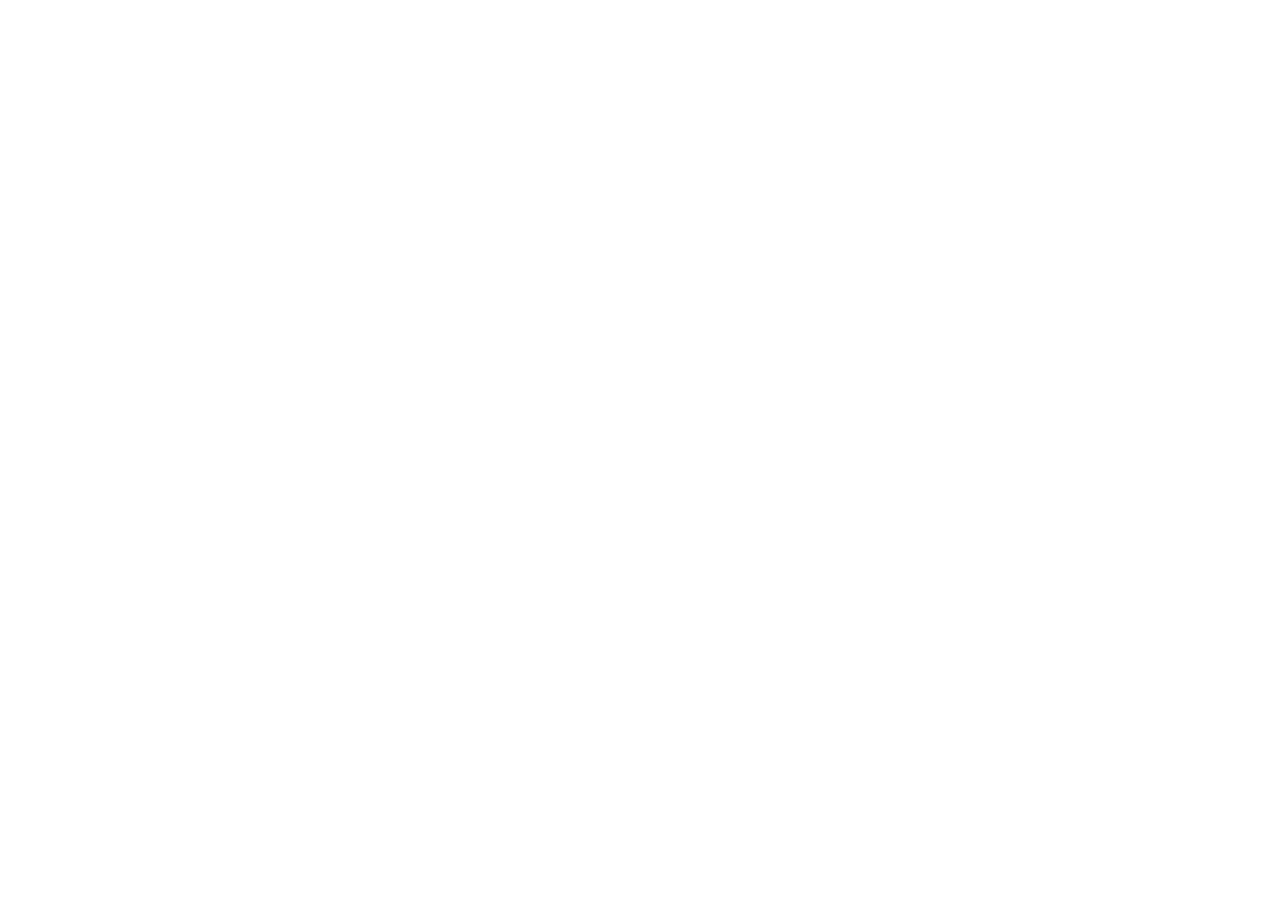
==== index.html @ d2684b2e "Update index.html" ====
<!DOCTYPE html>
<html lang="en">
  <head>
    <meta charset="utf-8" />
    <title>BECERRA ELIJAH 10C F26</title>
    <meta name="viewport" content="width=device-width" />
    <link rel="stylesheet" href="css/styles.css" />
    <link rel="icon" type="image/png" href="/images/favicon.png" />

  </head>
  <body>

    <!-- <script defer src="scripts/lightswitch.js"></script>-->
  </body>
</html>
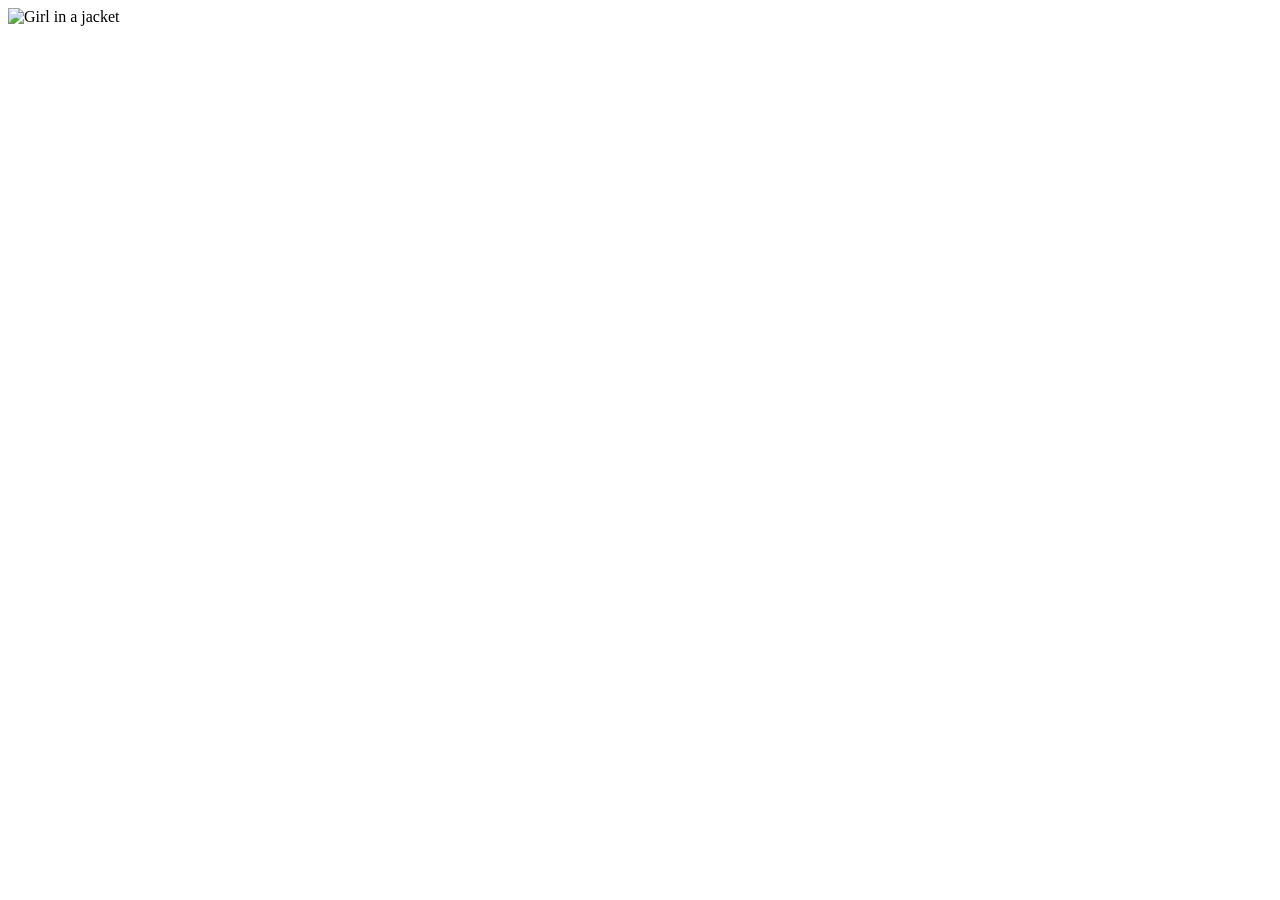
==== commit 81fa5581: "Update index.html" ====
--- a/index.html
+++ b/index.html
@@ -9,7 +9,7 @@
 
   </head>
   <body>
-
+<img src="Demo.pmg" alt="Girl in a jacket" width="500" height="600">
     <!-- <script defer src="scripts/lightswitch.js"></script>-->
   </body>
 </html>
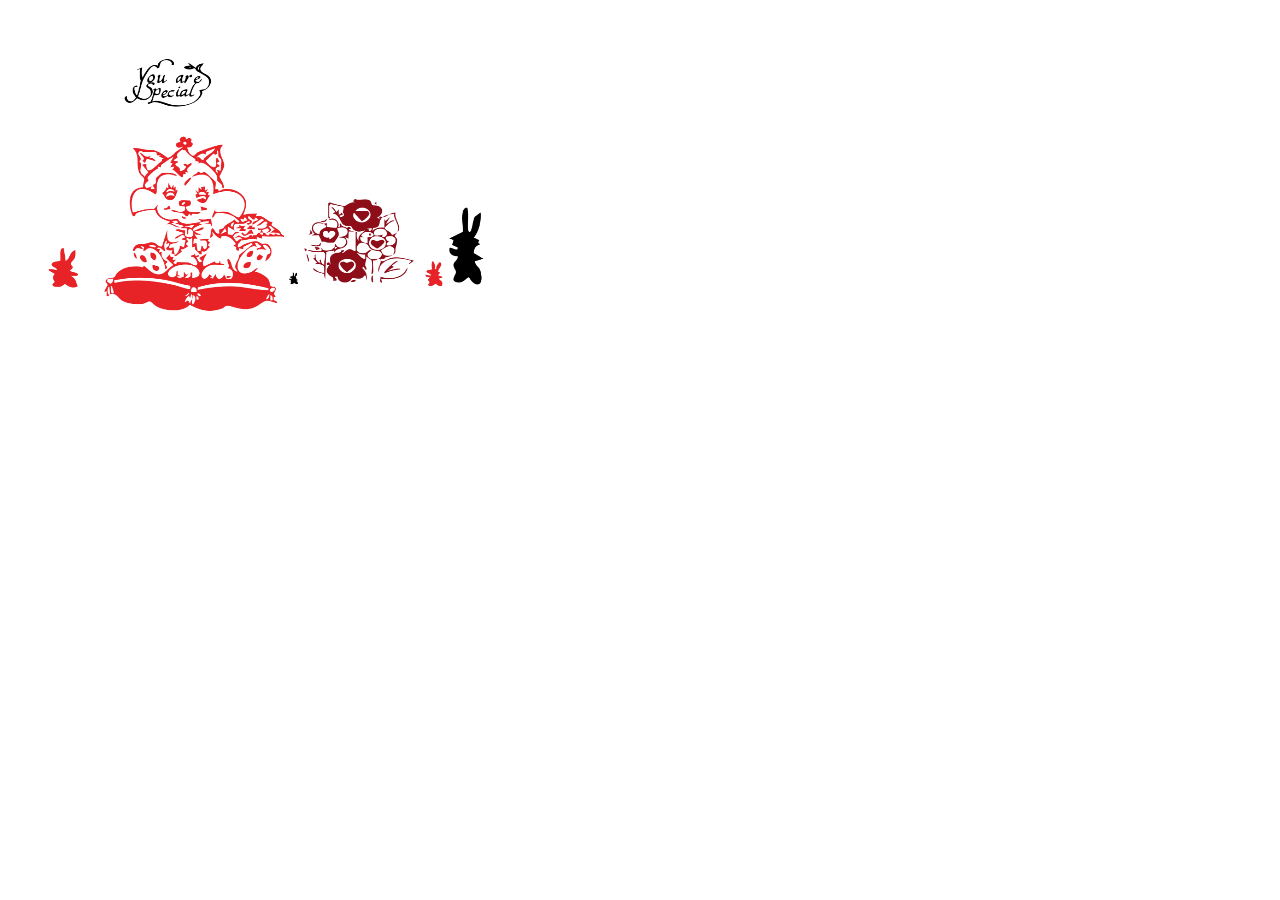
==== commit 369d89bc: "Update index.html" ====
--- a/index.html
+++ b/index.html
@@ -9,7 +9,7 @@
 
   </head>
   <body>
-<img src="Demo.pmg" alt="Girl in a jacket" width="500" height="600">
+<img src="Demo.png" alt="Girl in a jacket" width="500" height="600">
     <!-- <script defer src="scripts/lightswitch.js"></script>-->
   </body>
 </html>
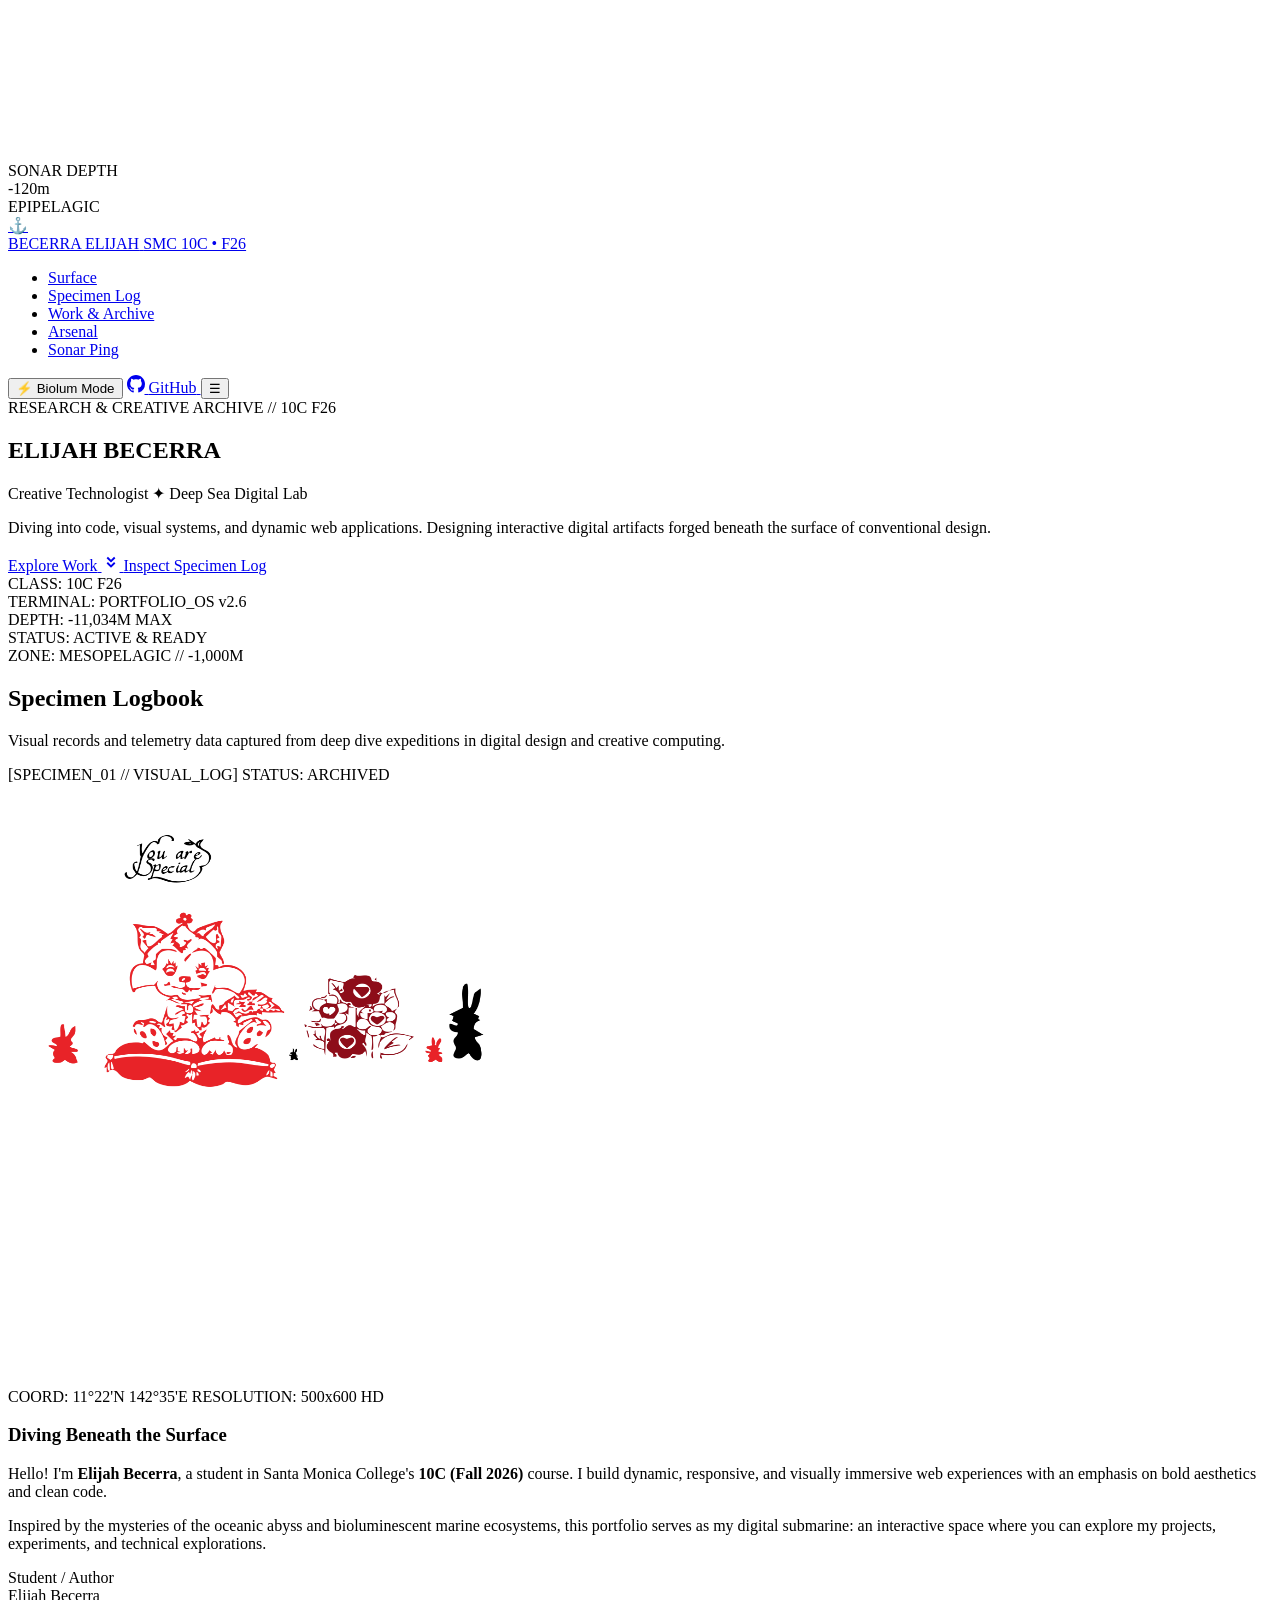
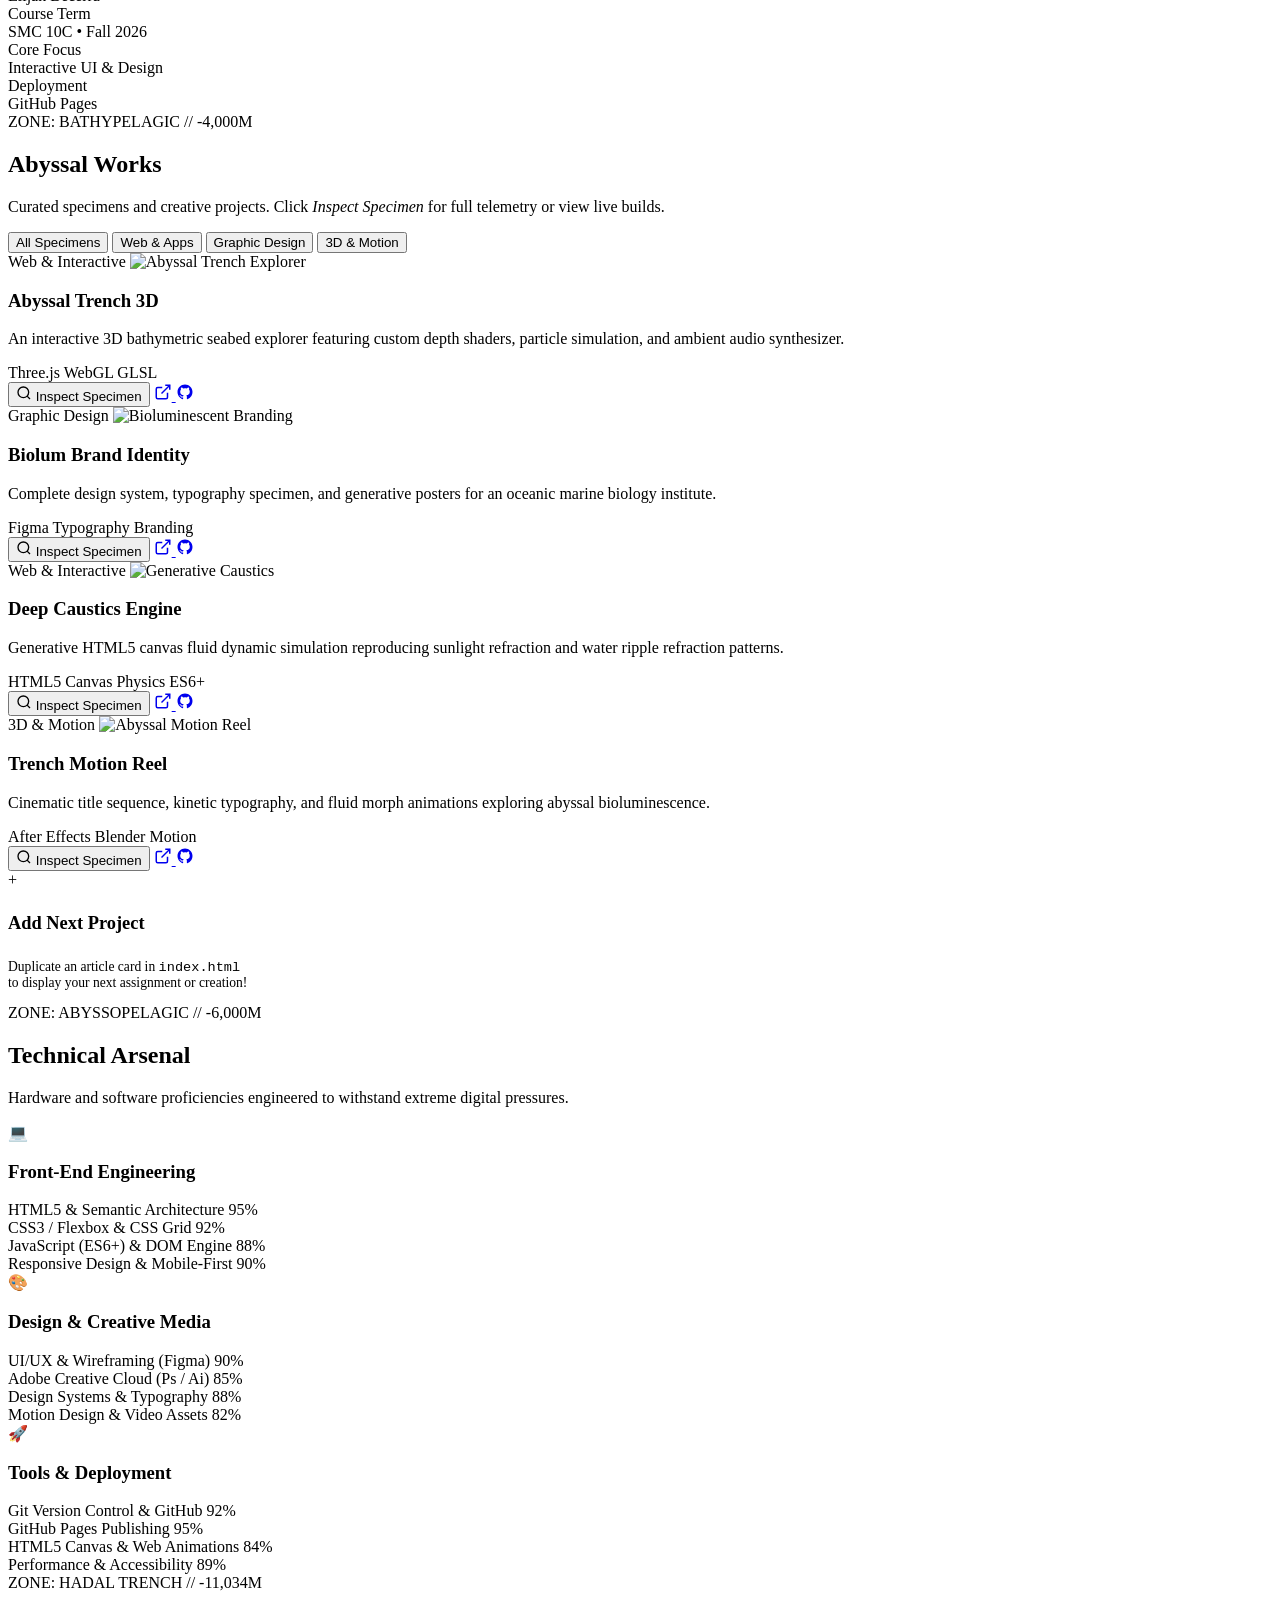
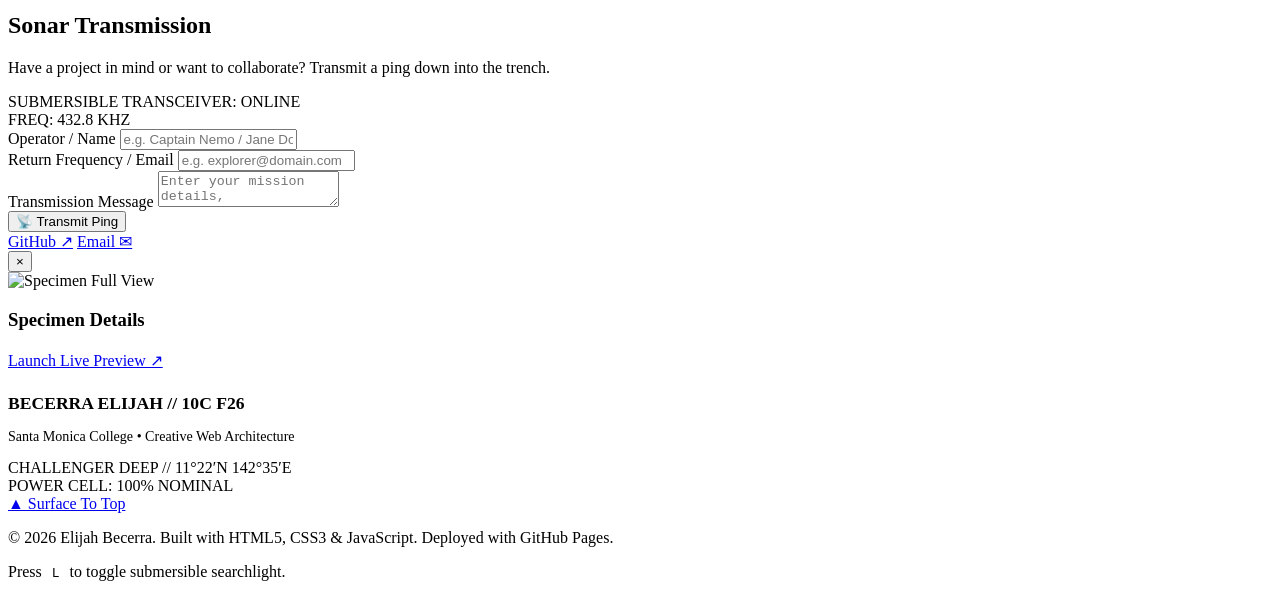
==== commit 46476982: "Update index.html" ====
--- a/index.html
+++ b/index.html
@@ -3,13 +3,620 @@
   <head>
     <meta charset="utf-8" />
     <title>BECERRA ELIJAH 10C F26</title>
-    <meta name="viewport" content="width=device-width" />
+    <meta name="viewport" content="width=device-width, initial-scale=1.0" />
+    <meta name="description" content="Elijah Becerra - Digital Portfolio & Creative Archive | SMC 10C Fall 2026. Exploring deep sea web experiences, design, and creative technology." />
+
+    <!-- Google Typography -->
+    <link rel="preconnect" href="https://fonts.googleapis.com" />
+    <link rel="preconnect" href="https://fonts.gstatic.com" crossorigin />
+    <link href="https://fonts.googleapis.com/css2?family=JetBrains+Mono:wght@400;600;700&family=Space+Grotesk:wght@400;500;700;800&display=swap" rel="stylesheet" />
+
+    <!-- Stylesheets -->
     <link rel="stylesheet" href="css/styles.css" />
-    <link rel="icon" type="image/png" href="/images/favicon.png" />
-
+    <link rel="icon" type="image/png" href="images/favicon.png" />
+
+    <!-- Scripts: Lightswitch & Core Deep Sea Engine -->
+    <script defer src="scripts/lightswitch.js"></script>
+    <script defer src="scripts/main.js"></script>
   </head>
   <body>
-<img src="Demo.png" alt="Girl in a jacket" width="500" height="600">
-    <!-- <script defer src="scripts/lightswitch.js"></script>-->
+    <!-- Fullscreen Marine Snow & Bioluminescent Plankton Canvas -->
+    <canvas id="ocean-canvas"></canvas>
+    <div class="ocean-ambient-glow"></div>
+
+    <!-- Submersible Depth HUD (Floating Telemetry Gauge) -->
+    <aside class="depth-hud" aria-label="Submersible Depth Telemetry">
+      <div class="telemetry-label">
+        <span class="ping-dot"></span> SONAR DEPTH
+      </div>
+      <div class="depth-value" id="depth-counter">-120m</div>
+      <div class="zone-tag" id="zone-tag">EPIPELAGIC</div>
+      <div class="depth-bar-container">
+        <div class="depth-bar-fill" id="depth-fill"></div>
+      </div>
+    </aside>
+
+    <!-- Navigation Bar -->
+    <header class="site-header">
+      <div class="nav-container">
+        <a href="#hero" class="nav-brand">
+          <div class="brand-icon">⚓</div>
+          <div class="brand-text">
+            <span class="brand-title">BECERRA ELIJAH</span>
+            <span class="brand-sub">SMC 10C • F26</span>
+          </div>
+        </a>
+
+        <ul class="nav-links">
+          <li><a href="#hero" class="active">Surface</a></li>
+          <li><a href="#about">Specimen Log</a></li>
+          <li><a href="#projects">Work & Archive</a></li>
+          <li><a href="#skills">Arsenal</a></li>
+          <li><a href="#contact">Sonar Ping</a></li>
+        </ul>
+
+        <div class="nav-controls">
+          <!-- Lightswitch Toggle (Submersible Searchlight vs Bioluminescence) -->
+          <button id="lightswitch-btn" class="btn-lightswitch" type="button" aria-label="Toggle Submersible Light">
+            <span class="light-icon">⚡</span> Biolum Mode
+          </button>
+
+          <!-- GitHub Link -->
+          <a href="https://github.com/becerraelijahsal01-sketch/Becerraeli" target="_blank" rel="noopener noreferrer" class="btn-github" title="Visit GitHub">
+            <svg width="18" height="18" viewBox="0 0 24 24" fill="currentColor">
+              <path d="M12 0C5.37 0 0 5.37 0 12c0 5.31 3.435 9.795 8.205 11.385.6.105.825-.255.825-.57 0-.285-.015-1.23-.015-2.235-3.015.555-3.795-.735-4.035-1.41-.135-.345-.72-1.41-1.23-1.695-.42-.225-1.02-.78-.015-.795.945-.015 1.62.87 1.845 1.23 1.08 1.815 2.805 1.305 3.495.99.105-.78.42-1.305.765-1.605-2.67-.3-5.46-1.335-5.46-5.925 0-1.305.465-2.385 1.23-3.225-.12-.3-.54-1.53.12-3.18 0 0 1.005-.315 3.3 1.23.96-.27 1.98-.405 3-.405s2.04.135 3 .405c2.295-1.56 3.3-1.23 3.3-1.23.66 1.65.24 2.88.12 3.18.765.84 1.23 1.905 1.23 3.225 0 4.605-2.805 5.625-5.475 5.925.435.375.81 1.095.81 2.22 0 1.605-.015 2.895-.015 3.3 0 .315.225.69.825.57A12.02 12.02 0 0024 12c0-6.63-5.37-12-12-12z"/>
+            </svg>
+            <span>GitHub</span>
+          </a>
+
+          <!-- Mobile Hamburger -->
+          <button class="mobile-toggle" aria-label="Toggle Navigation Menu">☰</button>
+        </div>
+      </div>
+    </header>
+
+    <main>
+      <!-- ====================================================================
+           HERO SECTION // Epipelagic Zone (-200m)
+           ==================================================================== -->
+      <section id="hero" class="hero-section">
+        <div class="section-container">
+          <div class="hero-grid">
+            <div class="hero-content">
+              <div class="hero-pretitle">
+                <span class="ping-dot"></span> RESEARCH & CREATIVE ARCHIVE // 10C F26
+              </div>
+              <h1 class="hero-name">ELIJAH BECERRA</h1>
+              <div class="hero-tagline">
+                Creative Technologist ✦ <span class="highlight-term">Deep Sea Digital Lab</span>
+              </div>
+              <p class="hero-description">
+                Diving into code, visual systems, and dynamic web applications. Designing interactive digital artifacts forged beneath the surface of conventional design.
+              </p>
+
+              <div class="hero-actions">
+                <a href="#projects" class="btn-primary">
+                  <span>Explore Work</span>
+                  <svg width="18" height="18" viewBox="0 0 24 24" fill="none" stroke="currentColor" stroke-width="2.5"><path d="M7 13l5 5 5-5M7 6l5 5 5-5"/></svg>
+                </a>
+                <a href="#about" class="btn-secondary">Inspect Specimen Log</a>
+              </div>
+
+              <div class="hero-telemetry-strip">
+                <div>CLASS: <span>10C F26</span></div>
+                <div>TERMINAL: <span>PORTFOLIO_OS v2.6</span></div>
+                <div>DEPTH: <span>-11,034M MAX</span></div>
+                <div>STATUS: <span>ACTIVE & READY</span></div>
+              </div>
+            </div>
+
+            <!-- Sonar Radar Viewport Visual -->
+            <div class="hero-visual">
+              <div class="sonar-viewport">
+                <div class="sonar-sweep"></div>
+                <div class="sonar-ring"></div>
+                <div class="sonar-ring"></div>
+                <div class="sonar-ring"></div>
+                <div class="sonar-crosshair"></div>
+                <div class="sonar-center-orb"></div>
+                <div class="sonar-blip blip-1"></div>
+                <div class="sonar-blip blip-2"></div>
+              </div>
+            </div>
+          </div>
+        </div>
+      </section>
+
+      <!-- ====================================================================
+           ABOUT & SPECIMEN LOG // Mesopelagic Twilight Zone (-1,000m)
+           Incorporates Elijah's Demo.png and demographics
+           ==================================================================== -->
+      <section id="about" class="about-section">
+        <div class="section-container">
+          <div class="section-header">
+            <div class="depth-badge">ZONE: MESOPELAGIC // -1,000M</div>
+            <h2 class="section-title">Specimen <span class="glow-text">Logbook</span></h2>
+            <p class="section-desc">
+              Visual records and telemetry data captured from deep dive expeditions in digital design and creative computing.
+            </p>
+          </div>
+
+          <div class="about-grid">
+            <!-- Left: Submersible Viewport Frame for Demo.png -->
+            <div class="submersible-frame">
+              <div class="frame-top-bar">
+                <span>[SPECIMEN_01 // VISUAL_LOG]</span>
+                <span>STATUS: ARCHIVED</span>
+              </div>
+
+              <div class="specimen-image-wrapper">
+                <!-- User's Image Requirement: Demo.png (500x600) with fallback -->
+                <img
+                  src="Demo.png"
+                  alt="Girl in a jacket"
+                  width="500"
+                  height="600"
+                  class="specimen-img"
+                  loading="lazy"
+                />
+                <!-- CRT Scanlines & Laser Sweep Animation -->
+                <div class="scanline-overlay"></div>
+                <div class="scanner-laser"></div>
+              </div>
+
+              <div class="frame-bottom-bar">
+                <span>COORD: 11°22'N 142°35'E</span>
+                <span>RESOLUTION: 500x600 HD</span>
+              </div>
+            </div>
+
+            <!-- Right: About Elijah & Demographics -->
+            <div class="about-text">
+              <h3>Diving Beneath the Surface</h3>
+              <p>
+                Hello! I'm <strong>Elijah Becerra</strong>, a student in Santa Monica College's <strong>10C (Fall 2026)</strong> course. I build dynamic, responsive, and visually immersive web experiences with an emphasis on bold aesthetics and clean code.
+              </p>
+              <p>
+                Inspired by the mysteries of the oceanic abyss and bioluminescent marine ecosystems, this portfolio serves as my digital submarine: an interactive space where you can explore my projects, experiments, and technical explorations.
+              </p>
+
+              <!-- Demographics & Course Stats -->
+              <div class="demographics-grid">
+                <div class="stat-card">
+                  <div class="stat-label">Student / Author</div>
+                  <div class="stat-value">Elijah Becerra</div>
+                </div>
+                <div class="stat-card">
+                  <div class="stat-label">Course Term</div>
+                  <div class="stat-value">SMC 10C • Fall 2026</div>
+                </div>
+                <div class="stat-card">
+                  <div class="stat-label">Core Focus</div>
+                  <div class="stat-value">Interactive UI & Design</div>
+                </div>
+                <div class="stat-card">
+                  <div class="stat-label">Deployment</div>
+                  <div class="stat-value">GitHub Pages</div>
+                </div>
+              </div>
+            </div>
+          </div>
+        </div>
+      </section>
+
+      <!-- ====================================================================
+           PROJECTS SHOWCASE // Bathypelagic Midnight Zone (-4,000m)
+           ==================================================================== -->
+      <section id="projects" class="projects-section">
+        <div class="section-container">
+          <div class="section-header">
+            <div class="depth-badge">ZONE: BATHYPELAGIC // -4,000M</div>
+            <h2 class="section-title">Abyssal <span class="glow-text">Works</span></h2>
+            <p class="section-desc">
+              Curated specimens and creative projects. Click <em>Inspect Specimen</em> for full telemetry or view live builds.
+            </p>
+          </div>
+
+          <!-- Category Filters -->
+          <div class="filter-tabs">
+            <button class="filter-btn active" data-filter="all">All Specimens</button>
+            <button class="filter-btn" data-filter="web">Web & Apps</button>
+            <button class="filter-btn" data-filter="design">Graphic Design</button>
+            <button class="filter-btn" data-filter="motion">3D & Motion</button>
+          </div>
+
+          <!-- Projects Grid -->
+          <div class="projects-grid">
+            <!-- Project 1: WebGL Ocean Terrain -->
+            <article class="project-card" data-category="web">
+              <div class="project-thumb-container">
+                <span class="project-category-badge">Web & Interactive</span>
+                <img src="images/project-1.png" alt="Abyssal Trench Explorer" class="project-thumb" loading="lazy" />
+              </div>
+              <div class="project-body">
+                <h3 class="project-title">Abyssal Trench 3D</h3>
+                <p class="project-desc">
+                  An interactive 3D bathymetric seabed explorer featuring custom depth shaders, particle simulation, and ambient audio synthesizer.
+                </p>
+                <div class="project-tags">
+                  <span class="project-tag">Three.js</span>
+                  <span class="project-tag">WebGL</span>
+                  <span class="project-tag">GLSL</span>
+                </div>
+                <div class="project-actions">
+                  <button class="btn-inspect" type="button">
+                    <svg width="16" height="16" viewBox="0 0 24 24" fill="none" stroke="currentColor" stroke-width="2"><circle cx="11" cy="11" r="8"/><path d="m21 21-4.35-4.35"/></svg>
+                    <span>Inspect Specimen</span>
+                  </button>
+                  <a href="#projects" class="btn-link-icon" title="Live Demo" aria-label="Live Demo">
+                    <svg width="18" height="18" viewBox="0 0 24 24" fill="none" stroke="currentColor" stroke-width="2"><path d="M18 13v6a2 2 0 0 1-2 2H5a2 2 0 0 1-2-2V8a2 2 0 0 1 2-2h6"/><polyline points="15 3 21 3 21 9"/><line x1="10" y1="14" x2="21" y2="3"/></svg>
+                  </a>
+                  <a href="https://github.com/becerraelijahsal01-sketch/Becerraeli" target="_blank" rel="noopener noreferrer" class="btn-link-icon" title="View Source" aria-label="View Source">
+                    <svg width="18" height="18" viewBox="0 0 24 24" fill="currentColor"><path d="M12 2C6.477 2 2 6.484 2 12.017c0 4.425 2.865 8.18 6.839 9.504.5.092.682-.217.682-.483 0-.237-.008-.868-.013-1.703-2.782.605-3.369-1.343-3.369-1.343-.454-1.158-1.11-1.466-1.11-1.466-.908-.62.069-.608.069-.608 1.003.07 1.53 1.032 1.53 1.032.892 1.53 2.341 1.088 2.91.832.092-.647.35-1.088.636-1.338-2.22-.253-4.555-1.113-4.555-4.951 0-1.093.39-1.988 1.029-2.688-.103-.253-.446-1.272.098-2.65 0 0 .84-.27 2.75 1.026A9.564 9.564 0 0112 6.844c.85.004 1.705.115 2.504.337 1.909-1.296 2.747-1.027 2.747-1.027.546 1.379.202 2.398.1 2.651.64.7 1.028 1.595 1.028 2.688 0 3.848-2.339 4.695-4.566 4.943.359.309.678.92.678 1.855 0 1.338-.012 2.419-.012 2.747 0 .268.18.58.688.482A10.019 10.019 0 0022 12.017C22 6.484 17.522 2 12 2z"/></svg>
+                  </a>
+                </div>
+              </div>
+            </article>
+
+            <!-- Project 2: Bioluminescent Brand Identity -->
+            <article class="project-card" data-category="design">
+              <div class="project-thumb-container">
+                <span class="project-category-badge">Graphic Design</span>
+                <img src="images/project-2.png" alt="Bioluminescent Branding" class="project-thumb" loading="lazy" />
+              </div>
+              <div class="project-body">
+                <h3 class="project-title">Biolum Brand Identity</h3>
+                <p class="project-desc">
+                  Complete design system, typography specimen, and generative posters for an oceanic marine biology institute.
+                </p>
+                <div class="project-tags">
+                  <span class="project-tag">Figma</span>
+                  <span class="project-tag">Typography</span>
+                  <span class="project-tag">Branding</span>
+                </div>
+                <div class="project-actions">
+                  <button class="btn-inspect" type="button">
+                    <svg width="16" height="16" viewBox="0 0 24 24" fill="none" stroke="currentColor" stroke-width="2"><circle cx="11" cy="11" r="8"/><path d="m21 21-4.35-4.35"/></svg>
+                    <span>Inspect Specimen</span>
+                  </button>
+                  <a href="#projects" class="btn-link-icon" title="Live Demo" aria-label="Live Demo">
+                    <svg width="18" height="18" viewBox="0 0 24 24" fill="none" stroke="currentColor" stroke-width="2"><path d="M18 13v6a2 2 0 0 1-2 2H5a2 2 0 0 1-2-2V8a2 2 0 0 1 2-2h6"/><polyline points="15 3 21 3 21 9"/><line x1="10" y1="14" x2="21" y2="3"/></svg>
+                  </a>
+                  <a href="https://github.com/becerraelijahsal01-sketch/Becerraeli" target="_blank" rel="noopener noreferrer" class="btn-link-icon" title="View Source" aria-label="View Source">
+                    <svg width="18" height="18" viewBox="0 0 24 24" fill="currentColor"><path d="M12 2C6.477 2 2 6.484 2 12.017c0 4.425 2.865 8.18 6.839 9.504.5.092.682-.217.682-.483 0-.237-.008-.868-.013-1.703-2.782.605-3.369-1.343-3.369-1.343-.454-1.158-1.11-1.466-1.11-1.466-.908-.62.069-.608.069-.608 1.003.07 1.53 1.032 1.53 1.032.892 1.53 2.341 1.088 2.91.832.092-.647.35-1.088.636-1.338-2.22-.253-4.555-1.113-4.555-4.951 0-1.093.39-1.988 1.029-2.688-.103-.253-.446-1.272.098-2.65 0 0 .84-.27 2.75 1.026A9.564 9.564 0 0112 6.844c.85.004 1.705.115 2.504.337 1.909-1.296 2.747-1.027 2.747-1.027.546 1.379.202 2.398.1 2.651.64.7 1.028 1.595 1.028 2.688 0 3.848-2.339 4.695-4.566 4.943.359.309.678.92.678 1.855 0 1.338-.012 2.419-.012 2.747 0 .268.18.58.688.482A10.019 10.019 0 0022 12.017C22 6.484 17.522 2 12 2z"/></svg>
+                  </a>
+                </div>
+              </div>
+            </article>
+
+            <!-- Project 3: Deep Caustics Engine -->
+            <article class="project-card" data-category="web">
+              <div class="project-thumb-container">
+                <span class="project-category-badge">Web & Interactive</span>
+                <img src="images/project-3.png" alt="Generative Caustics" class="project-thumb" loading="lazy" />
+              </div>
+              <div class="project-body">
+                <h3 class="project-title">Deep Caustics Engine</h3>
+                <p class="project-desc">
+                  Generative HTML5 canvas fluid dynamic simulation reproducing sunlight refraction and water ripple refraction patterns.
+                </p>
+                <div class="project-tags">
+                  <span class="project-tag">HTML5 Canvas</span>
+                  <span class="project-tag">Physics</span>
+                  <span class="project-tag">ES6+</span>
+                </div>
+                <div class="project-actions">
+                  <button class="btn-inspect" type="button">
+                    <svg width="16" height="16" viewBox="0 0 24 24" fill="none" stroke="currentColor" stroke-width="2"><circle cx="11" cy="11" r="8"/><path d="m21 21-4.35-4.35"/></svg>
+                    <span>Inspect Specimen</span>
+                  </button>
+                  <a href="#projects" class="btn-link-icon" title="Live Demo" aria-label="Live Demo">
+                    <svg width="18" height="18" viewBox="0 0 24 24" fill="none" stroke="currentColor" stroke-width="2"><path d="M18 13v6a2 2 0 0 1-2 2H5a2 2 0 0 1-2-2V8a2 2 0 0 1 2-2h6"/><polyline points="15 3 21 3 21 9"/><line x1="10" y1="14" x2="21" y2="3"/></svg>
+                  </a>
+                  <a href="https://github.com/becerraelijahsal01-sketch/Becerraeli" target="_blank" rel="noopener noreferrer" class="btn-link-icon" title="View Source" aria-label="View Source">
+                    <svg width="18" height="18" viewBox="0 0 24 24" fill="currentColor"><path d="M12 2C6.477 2 2 6.484 2 12.017c0 4.425 2.865 8.18 6.839 9.504.5.092.682-.217.682-.483 0-.237-.008-.868-.013-1.703-2.782.605-3.369-1.343-3.369-1.343-.454-1.158-1.11-1.466-1.11-1.466-.908-.62.069-.608.069-.608 1.003.07 1.53 1.032 1.53 1.032.892 1.53 2.341 1.088 2.91.832.092-.647.35-1.088.636-1.338-2.22-.253-4.555-1.113-4.555-4.951 0-1.093.39-1.988 1.029-2.688-.103-.253-.446-1.272.098-2.65 0 0 .84-.27 2.75 1.026A9.564 9.564 0 0112 6.844c.85.004 1.705.115 2.504.337 1.909-1.296 2.747-1.027 2.747-1.027.546 1.379.202 2.398.1 2.651.64.7 1.028 1.595 1.028 2.688 0 3.848-2.339 4.695-4.566 4.943.359.309.678.92.678 1.855 0 1.338-.012 2.419-.012 2.747 0 .268.18.58.688.482A10.019 10.019 0 0022 12.017C22 6.484 17.522 2 12 2z"/></svg>
+                  </a>
+                </div>
+              </div>
+            </article>
+
+            <!-- Project 4: Motion Graphics Reel -->
+            <article class="project-card" data-category="motion">
+              <div class="project-thumb-container">
+                <span class="project-category-badge">3D & Motion</span>
+                <img src="images/project-4.png" alt="Abyssal Motion Reel" class="project-thumb" loading="lazy" />
+              </div>
+              <div class="project-body">
+                <h3 class="project-title">Trench Motion Reel</h3>
+                <p class="project-desc">
+                  Cinematic title sequence, kinetic typography, and fluid morph animations exploring abyssal bioluminescence.
+                </p>
+                <div class="project-tags">
+                  <span class="project-tag">After Effects</span>
+                  <span class="project-tag">Blender</span>
+                  <span class="project-tag">Motion</span>
+                </div>
+                <div class="project-actions">
+                  <button class="btn-inspect" type="button">
+                    <svg width="16" height="16" viewBox="0 0 24 24" fill="none" stroke="currentColor" stroke-width="2"><circle cx="11" cy="11" r="8"/><path d="m21 21-4.35-4.35"/></svg>
+                    <span>Inspect Specimen</span>
+                  </button>
+                  <a href="#projects" class="btn-link-icon" title="Live Demo" aria-label="Live Demo">
+                    <svg width="18" height="18" viewBox="0 0 24 24" fill="none" stroke="currentColor" stroke-width="2"><path d="M18 13v6a2 2 0 0 1-2 2H5a2 2 0 0 1-2-2V8a2 2 0 0 1 2-2h6"/><polyline points="15 3 21 3 21 9"/><line x1="10" y1="14" x2="21" y2="3"/></svg>
+                  </a>
+                  <a href="https://github.com/becerraelijahsal01-sketch/Becerraeli" target="_blank" rel="noopener noreferrer" class="btn-link-icon" title="View Source" aria-label="View Source">
+                    <svg width="18" height="18" viewBox="0 0 24 24" fill="currentColor"><path d="M12 2C6.477 2 2 6.484 2 12.017c0 4.425 2.865 8.18 6.839 9.504.5.092.682-.217.682-.483 0-.237-.008-.868-.013-1.703-2.782.605-3.369-1.343-3.369-1.343-.454-1.158-1.11-1.466-1.11-1.466-.908-.62.069-.608.069-.608 1.003.07 1.53 1.032 1.53 1.032.892 1.53 2.341 1.088 2.91.832.092-.647.35-1.088.636-1.338-2.22-.253-4.555-1.113-4.555-4.951 0-1.093.39-1.988 1.029-2.688-.103-.253-.446-1.272.098-2.65 0 0 .84-.27 2.75 1.026A9.564 9.564 0 0112 6.844c.85.004 1.705.115 2.504.337 1.909-1.296 2.747-1.027 2.747-1.027.546 1.379.202 2.398.1 2.651.64.7 1.028 1.595 1.028 2.688 0 3.848-2.339 4.695-4.566 4.943.359.309.678.92.678 1.855 0 1.338-.012 2.419-.012 2.747 0 .268.18.58.688.482A10.019 10.019 0 0022 12.017C22 6.484 17.522 2 12 2z"/></svg>
+                  </a>
+                </div>
+              </div>
+            </article>
+
+            <!-- Card 5: Student "Add Your Project" Slot -->
+            <div class="project-card add-card" onclick="alert('To add a new project, simply copy an <article class=\'project-card\'> block inside index.html and update the image, title, and links!')">
+              <div class="add-card-content">
+                <div class="add-icon-box">+</div>
+                <h4 style="font-size: 1.15rem; color: var(--bio-cyan);">Add Next Project</h4>
+                <p style="font-size: 0.85rem; color: var(--text-muted); max-width: 240px;">
+                  Duplicate an article card in <code>index.html</code> to display your next assignment or creation!
+                </p>
+              </div>
+            </div>
+          </div>
+        </div>
+      </section>
+
+      <!-- ====================================================================
+           SKILLS & ARSENAL // Abyssopelagic Zone (-6,000m)
+           ==================================================================== -->
+      <section id="skills" class="skills-section">
+        <div class="section-container">
+          <div class="section-header">
+            <div class="depth-badge">ZONE: ABYSSOPELAGIC // -6,000M</div>
+            <h2 class="section-title">Technical <span class="glow-text">Arsenal</span></h2>
+            <p class="section-desc">
+              Hardware and software proficiencies engineered to withstand extreme digital pressures.
+            </p>
+          </div>
+
+          <div class="skills-grid">
+            <!-- Web Technologies -->
+            <div class="glass-panel skill-category">
+              <div class="category-header">
+                <span class="category-icon">💻</span>
+                <h3 class="category-title">Front-End Engineering</h3>
+              </div>
+              <div class="skill-item-list">
+                <div class="skill-row">
+                  <div class="skill-info">
+                    <span class="skill-name">HTML5 & Semantic Architecture</span>
+                    <span class="skill-rating">95%</span>
+                  </div>
+                  <div class="skill-progress-bar">
+                    <div class="skill-progress-fill" style="width: 95%;"></div>
+                  </div>
+                </div>
+                <div class="skill-row">
+                  <div class="skill-info">
+                    <span class="skill-name">CSS3 / Flexbox & CSS Grid</span>
+                    <span class="skill-rating">92%</span>
+                  </div>
+                  <div class="skill-progress-bar">
+                    <div class="skill-progress-fill" style="width: 92%;"></div>
+                  </div>
+                </div>
+                <div class="skill-row">
+                  <div class="skill-info">
+                    <span class="skill-name">JavaScript (ES6+) & DOM Engine</span>
+                    <span class="skill-rating">88%</span>
+                  </div>
+                  <div class="skill-progress-bar">
+                    <div class="skill-progress-fill" style="width: 88%;"></div>
+                  </div>
+                </div>
+                <div class="skill-row">
+                  <div class="skill-info">
+                    <span class="skill-name">Responsive Design & Mobile-First</span>
+                    <span class="skill-rating">90%</span>
+                  </div>
+                  <div class="skill-progress-bar">
+                    <div class="skill-progress-fill" style="width: 90%;"></div>
+                  </div>
+                </div>
+              </div>
+            </div>
+
+            <!-- Design & Creative -->
+            <div class="glass-panel skill-category">
+              <div class="category-header">
+                <span class="category-icon">🎨</span>
+                <h3 class="category-title">Design & Creative Media</h3>
+              </div>
+              <div class="skill-item-list">
+                <div class="skill-row">
+                  <div class="skill-info">
+                    <span class="skill-name">UI/UX & Wireframing (Figma)</span>
+                    <span class="skill-rating">90%</span>
+                  </div>
+                  <div class="skill-progress-bar">
+                    <div class="skill-progress-fill" style="width: 90%;"></div>
+                  </div>
+                </div>
+                <div class="skill-row">
+                  <div class="skill-info">
+                    <span class="skill-name">Adobe Creative Cloud (Ps / Ai)</span>
+                    <span class="skill-rating">85%</span>
+                  </div>
+                  <div class="skill-progress-bar">
+                    <div class="skill-progress-fill" style="width: 85%;"></div>
+                  </div>
+                </div>
+                <div class="skill-row">
+                  <div class="skill-info">
+                    <span class="skill-name">Design Systems & Typography</span>
+                    <span class="skill-rating">88%</span>
+                  </div>
+                  <div class="skill-progress-bar">
+                    <div class="skill-progress-fill" style="width: 88%;"></div>
+                  </div>
+                </div>
+                <div class="skill-row">
+                  <div class="skill-info">
+                    <span class="skill-name">Motion Design & Video Assets</span>
+                    <span class="skill-rating">82%</span>
+                  </div>
+                  <div class="skill-progress-bar">
+                    <div class="skill-progress-fill" style="width: 82%;"></div>
+                  </div>
+                </div>
+              </div>
+            </div>
+
+            <!-- Workflow & Deployment -->
+            <div class="glass-panel skill-category">
+              <div class="category-header">
+                <span class="category-icon">🚀</span>
+                <h3 class="category-title">Tools & Deployment</h3>
+              </div>
+              <div class="skill-item-list">
+                <div class="skill-row">
+                  <div class="skill-info">
+                    <span class="skill-name">Git Version Control & GitHub</span>
+                    <span class="skill-rating">92%</span>
+                  </div>
+                  <div class="skill-progress-bar">
+                    <div class="skill-progress-fill" style="width: 92%;"></div>
+                  </div>
+                </div>
+                <div class="skill-row">
+                  <div class="skill-info">
+                    <span class="skill-name">GitHub Pages Publishing</span>
+                    <span class="skill-rating">95%</span>
+                  </div>
+                  <div class="skill-progress-bar">
+                    <div class="skill-progress-fill" style="width: 95%;"></div>
+                  </div>
+                </div>
+                <div class="skill-row">
+                  <div class="skill-info">
+                    <span class="skill-name">HTML5 Canvas & Web Animations</span>
+                    <span class="skill-rating">84%</span>
+                  </div>
+                  <div class="skill-progress-bar">
+                    <div class="skill-progress-fill" style="width: 84%;"></div>
+                  </div>
+                </div>
+                <div class="skill-row">
+                  <div class="skill-info">
+                    <span class="skill-name">Performance & Accessibility</span>
+                    <span class="skill-rating">89%</span>
+                  </div>
+                  <div class="skill-progress-bar">
+                    <div class="skill-progress-fill" style="width: 89%;"></div>
+                  </div>
+                </div>
+              </div>
+            </div>
+          </div>
+        </div>
+      </section>
+
+      <!-- ====================================================================
+           CONTACT / TRANSMISSION // Hadal Trench (-11,034m Challenger Deep)
+           ==================================================================== -->
+      <section id="contact" class="contact-section">
+        <div class="section-container">
+          <div class="section-header">
+            <div class="depth-badge">ZONE: HADAL TRENCH // -11,034M</div>
+            <h2 class="section-title">Sonar <span class="glow-text">Transmission</span></h2>
+            <p class="section-desc">
+              Have a project in mind or want to collaborate? Transmit a ping down into the trench.
+            </p>
+          </div>
+
+          <div class="contact-container">
+            <div class="glass-panel console-card">
+              <div class="console-top">
+                <div class="sonar-status-light">
+                  <span class="ping-dot"></span>
+                  <span>SUBMERSIBLE TRANSCEIVER: ONLINE</span>
+                </div>
+                <span>FREQ: 432.8 KHZ</span>
+              </div>
+
+              <form id="sonar-form" class="contact-form">
+                <div class="form-group">
+                  <label for="contact-name" class="form-label">Operator / Name</label>
+                  <input type="text" id="contact-name" class="form-input" placeholder="e.g. Captain Nemo / Jane Doe" required />
+                </div>
+
+                <div class="form-group">
+                  <label for="contact-email" class="form-label">Return Frequency / Email</label>
+                  <input type="email" id="contact-email" class="form-input" placeholder="e.g. explorer@domain.com" required />
+                </div>
+
+                <div class="form-group">
+                  <label for="contact-message" class="form-label">Transmission Message</label>
+                  <textarea id="contact-message" class="form-textarea" placeholder="Enter your mission details, collaboration offer, or feedback..." required></textarea>
+                </div>
+
+                <div class="form-submit-row">
+                  <button type="submit" class="btn-primary">
+                    <span>📡 Transmit Ping</span>
+                  </button>
+                  <div class="transmission-feedback"></div>
+
+                  <div class="social-links">
+                    <a href="https://github.com/becerraelijahsal01-sketch/Becerraeli" target="_blank" rel="noopener noreferrer" class="social-link">GitHub ↗</a>
+                    <a href="mailto:elijah@example.com" class="social-link">Email ✉</a>
+                  </div>
+                </div>
+              </form>
+            </div>
+          </div>
+        </div>
+      </section>
+    </main>
+
+    <!-- ====================================================================
+         SPECIMEN LIGHTBOX MODAL
+         ==================================================================== -->
+    <div id="specimen-modal" class="specimen-modal" role="dialog" aria-modal="true" aria-labelledby="modal-title">
+      <div class="modal-card">
+        <button class="modal-close-btn" aria-label="Close Modal">&times;</button>
+        <div class="modal-img-container">
+          <img src="" alt="Specimen Full View" class="modal-img" />
+        </div>
+        <h3 id="modal-title" class="modal-title">Specimen Details</h3>
+        <p class="modal-desc"></p>
+        <div class="modal-tags project-tags"></div>
+        <div style="margin-top: 20px;">
+          <a href="#" class="btn-primary modal-link-btn" target="_blank" rel="noopener noreferrer">Launch Live Preview ↗</a>
+        </div>
+      </div>
+    </div>
+
+    <!-- ====================================================================
+         FOOTER // Oceanic Telemetry
+         ==================================================================== -->
+    <footer class="site-footer">
+      <div class="footer-content">
+        <div>
+          <h4 style="color: var(--text-main); font-size: 1.1rem; margin-bottom: 6px;">BECERRA ELIJAH // 10C F26</h4>
+          <p style="color: var(--text-muted); font-size: 0.88rem;">Santa Monica College • Creative Web Architecture</p>
+        </div>
+        <div class="footer-telemetry">
+          <div>CHALLENGER DEEP // 11°22′N 142°35′E</div>
+          <div>POWER CELL: 100% NOMINAL</div>
+        </div>
+        <a href="#hero" class="back-to-surface-btn">
+          <span>▲ Surface To Top</span>
+        </a>
+      </div>
+
+      <div class="footer-bottom">
+        <p>&copy; 2026 Elijah Becerra. Built with HTML5, CSS3 & JavaScript. Deployed with GitHub Pages.</p>
+        <p>Press <kbd style="background: rgba(255,255,255,0.1); padding: 2px 6px; border-radius: 4px; font-family: monospace;">L</kbd> to toggle submersible searchlight.</p>
+      </div>
+    </footer>
   </body>
 </html>
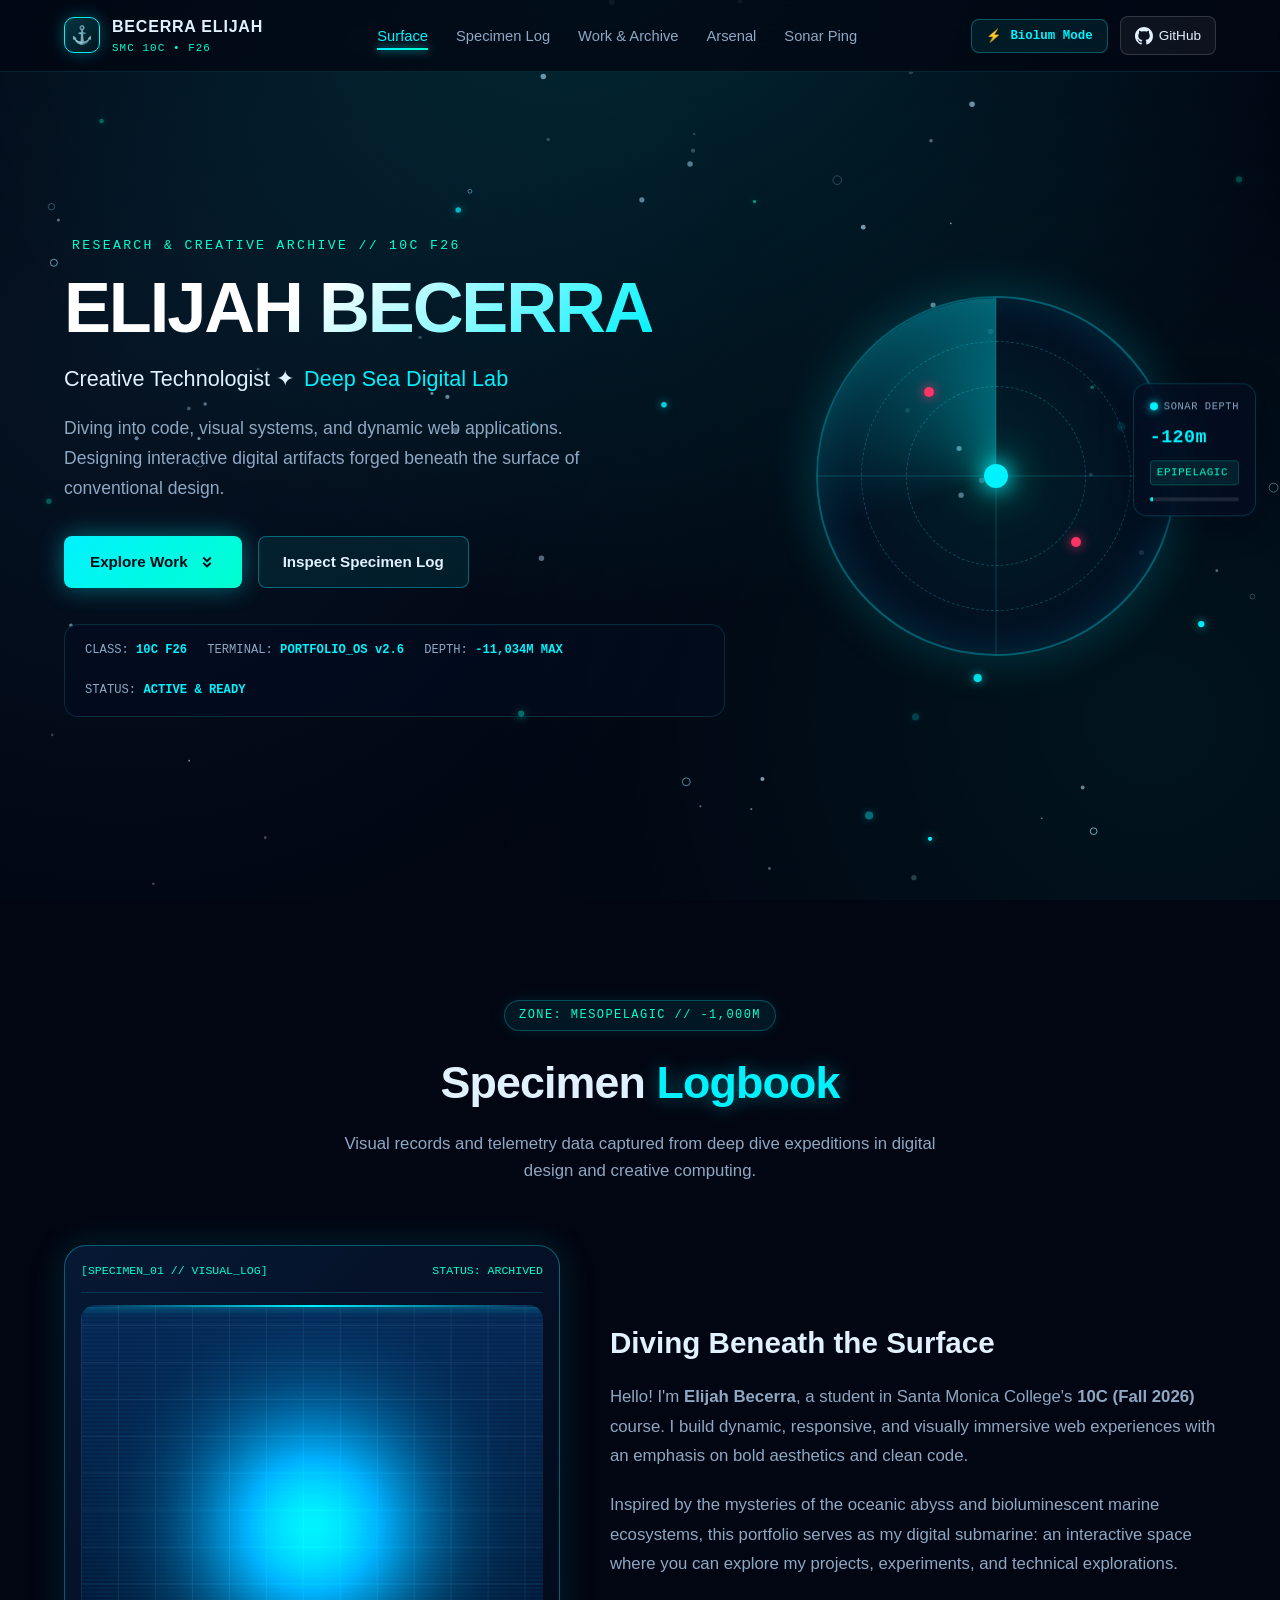
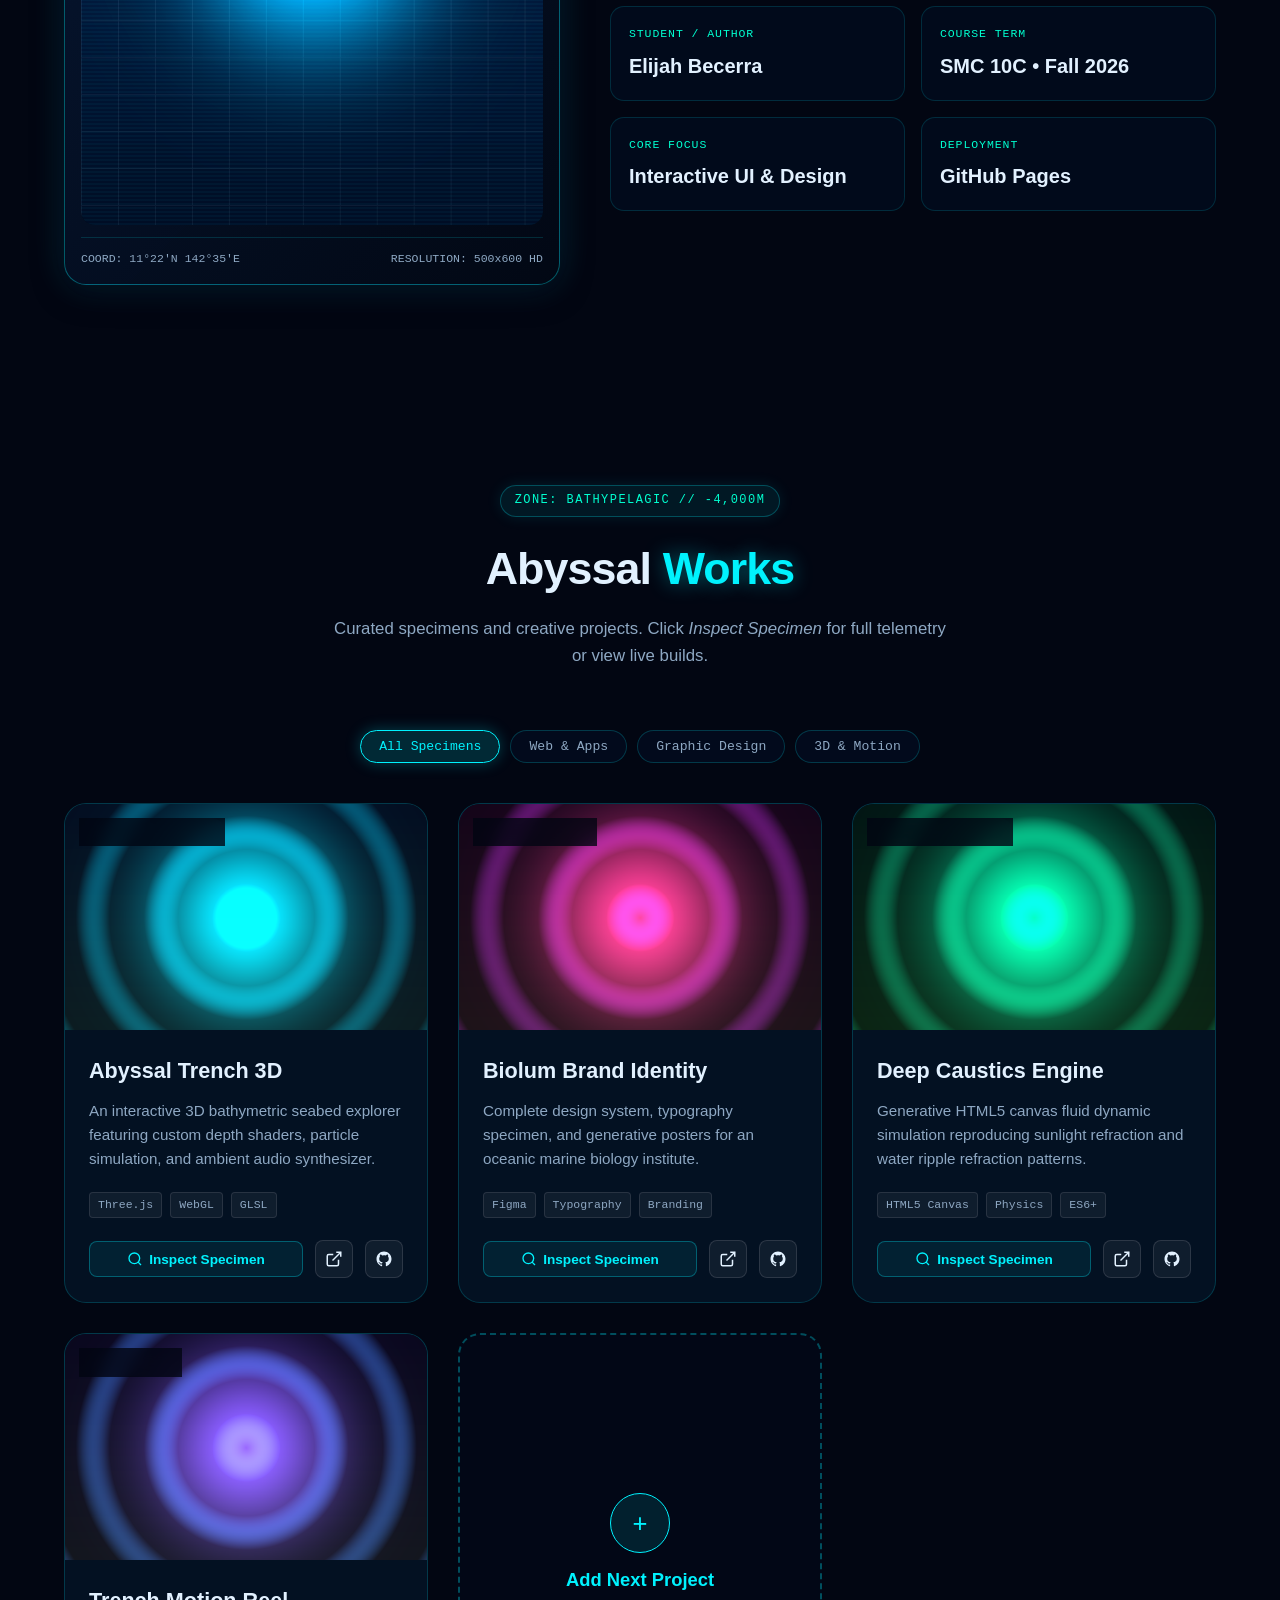
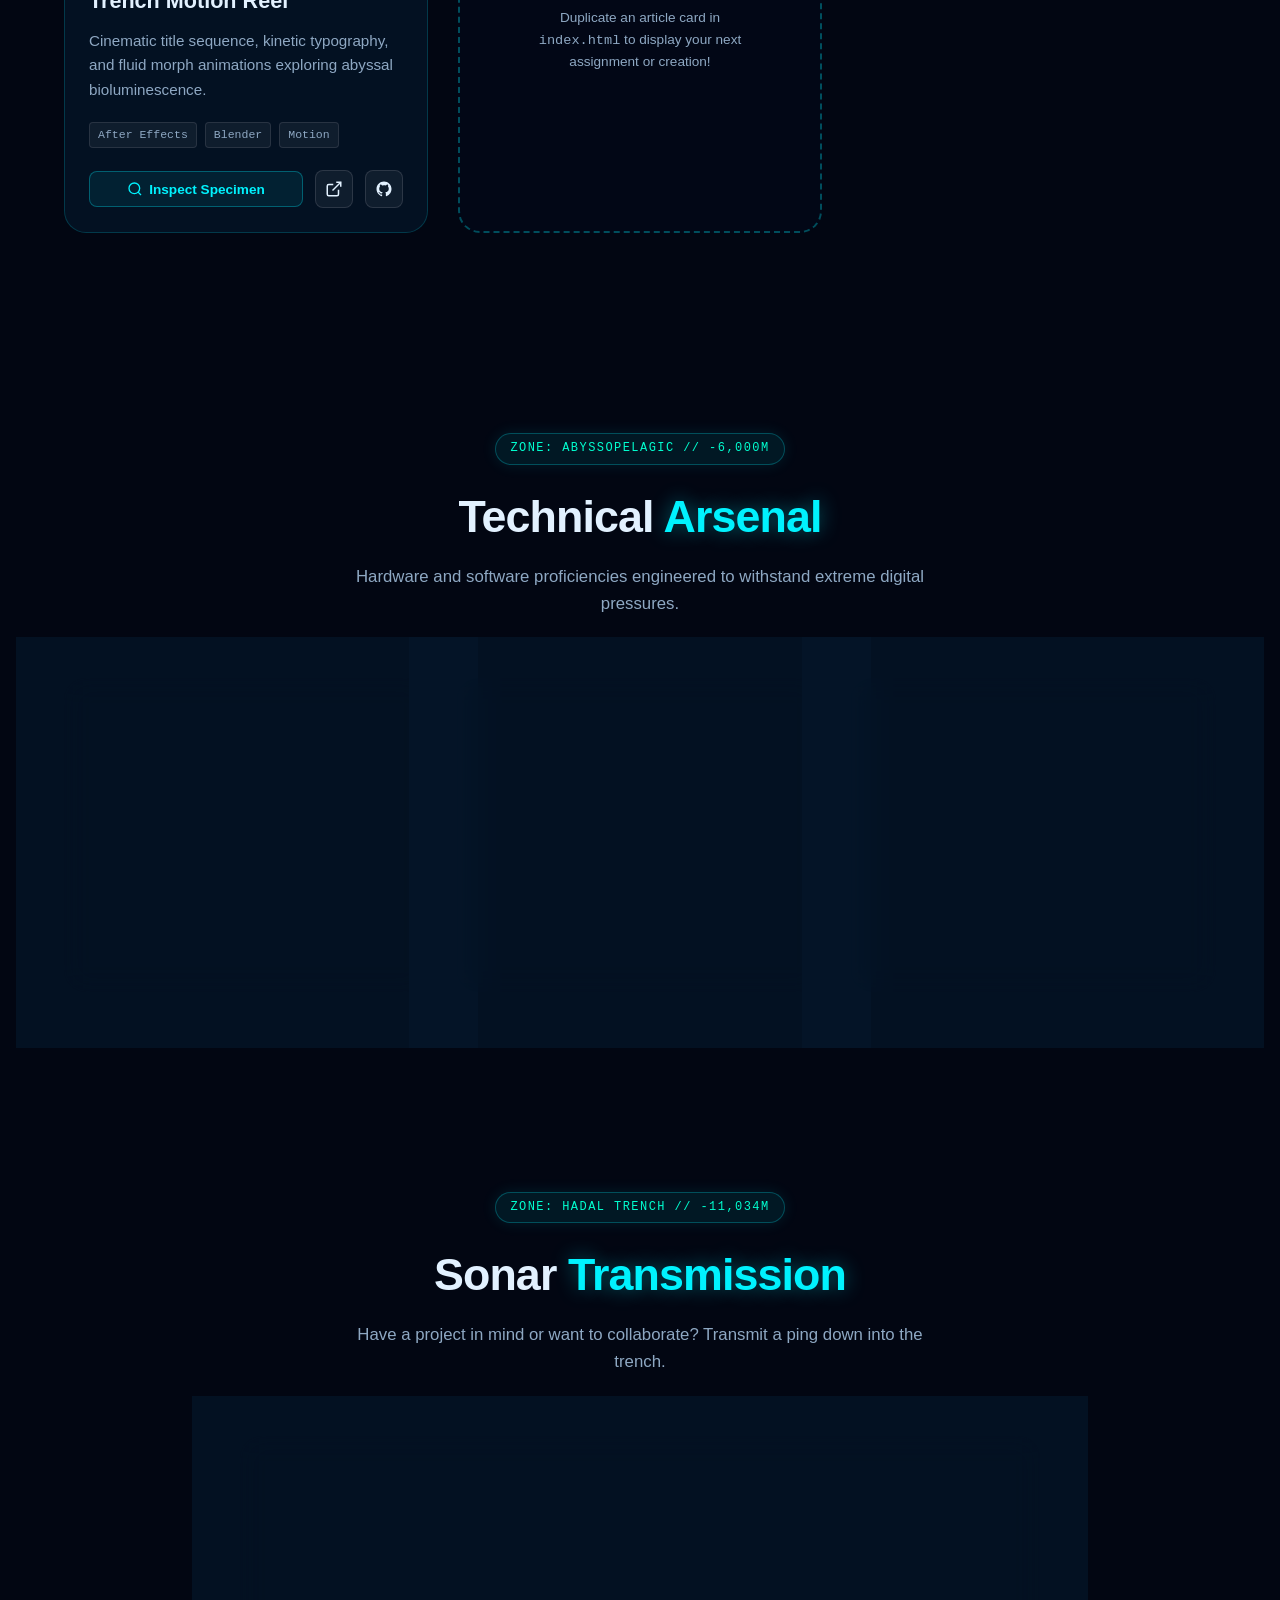
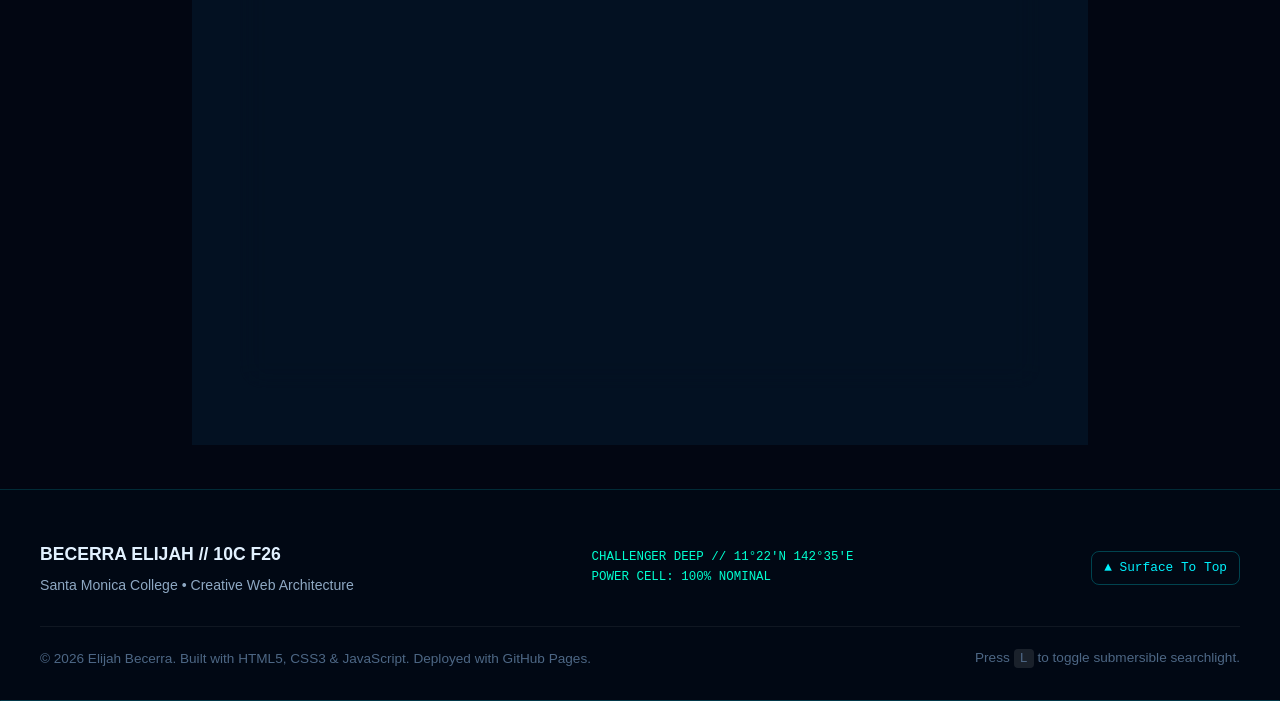
==== commit 33264790: "Update index.html" ====
--- a/index.html
+++ b/index.html
@@ -620,3 +620,4 @@
     </footer>
   </body>
 </html>
+<article class='project-card'>
--- a/css/styles.css
+++ b/css/styles.css
@@ -0,0 +1,1528 @@
+/* ==========================================================================
+   DEEP SEA PORTFOLIO // BECERRA ELIJAH 10C F26
+   Aesthetic: Abyssal Bioluminescence, Glassmorphism & Submersible Telemetry
+   ========================================================================== */
+
+/* --------------------------------------------------
+   1. CSS Variables & Theme Configuration
+   -------------------------------------------------- */
+:root {
+  /* Depth Palette */
+  --bg-deep-0: #020612;        /* Surface Trench (Midnight Void) */
+  --bg-deep-1: #030d21;        /* Epipelagic / Twilight Blue */
+  --bg-deep-2: #05142e;        /* Mesopelagic Navy */
+  --bg-deep-3: #081d3d;        /* Bathypelagic Deep */
+  --bg-abyss: #010814;         /* Hadal Trench */
+
+  /* Bioluminescent Glows */
+  --bio-cyan: #00f2fe;         /* Primary Luminous Cyan */
+  --bio-teal: #00ffd0;         /* Secondary Seafoam Glow */
+  --bio-blue: #38bdf8;         /* High-Voltage Blue */
+  --bio-coral: #ff3366;        /* Deep Anemone Pink / Anglerfish */
+  --bio-amber: #ffb703;        /* Submersible Telemetry Amber */
+  --bio-emerald: #10b981;      /* Hydrothermal Vent Green */
+
+  /* Surface & Text */
+  --text-main: #e2f1ff;        /* Crisp Pearlescent White */
+  --text-muted: #8ea8c3;       /* Muted Marine Slate */
+  --text-dim: #4d6785;         /* Deep Shadow Blue */
+
+  /* Glassmorphism & Borders */
+  --card-bg: rgba(6, 23, 44, 0.65);
+  --card-bg-hover: rgba(9, 34, 64, 0.82);
+  --card-border: rgba(0, 242, 254, 0.18);
+  --card-border-hover: rgba(0, 242, 254, 0.55);
+  --card-shadow: 0 8px 32px 0 rgba(0, 5, 20, 0.45);
+  --card-glow: 0 0 25px rgba(0, 242, 254, 0.2);
+
+  /* Typography */
+  --font-sans: 'Space Grotesk', -apple-system, BlinkMacSystemFont, 'Segoe UI', Roboto, Helvetica, Arial, sans-serif;
+  --font-mono: 'JetBrains Mono', 'Fira Code', 'Courier New', monospace;
+
+  /* Layout */
+  --max-width: 1200px;
+  --nav-height: 72px;
+  --radius-sm: 8px;
+  --radius-md: 14px;
+  --radius-lg: 22px;
+  --transition: all 0.3s cubic-bezier(0.16, 1, 0.3, 1);
+}
+
+/* Lightswitch / Searchlight Mode Variables */
+body.searchlight-mode {
+  --bg-deep-0: #01040a;
+  --card-bg: rgba(4, 15, 30, 0.88);
+  --card-border: rgba(255, 183, 3, 0.35);
+  --card-border-hover: rgba(255, 183, 3, 0.8);
+  --bio-cyan: #ffb703;
+  --bio-teal: #fbbf24;
+  --card-glow: 0 0 30px rgba(255, 183, 3, 0.25);
+}
+
+/* --------------------------------------------------
+   2. Reset & Base Styles
+   -------------------------------------------------- */
+*, *::before, *::after {
+  box-sizing: border-box;
+  margin: 0;
+  padding: 0;
+}
+
+html {
+  scroll-behavior: smooth;
+  font-size: 16px;
+  background-color: var(--bg-deep-0);
+}
+
+body {
+  font-family: var(--font-sans);
+  color: var(--text-main);
+  background-color: var(--bg-deep-0);
+  line-height: 1.6;
+  min-height: 100vh;
+  overflow-x: hidden;
+  position: relative;
+  -webkit-font-smoothing: antialiased;
+  -moz-osx-font-smoothing: grayscale;
+}
+
+/* Custom Deep Sea Scrollbar */
+::-webkit-scrollbar {
+  width: 9px;
+}
+::-webkit-scrollbar-track {
+  background: var(--bg-deep-0);
+}
+::-webkit-scrollbar-thumb {
+  background: linear-gradient(180deg, var(--bio-cyan), var(--bio-teal));
+  border-radius: 999px;
+  box-shadow: 0 0 10px rgba(0, 242, 254, 0.5);
+}
+::-webkit-scrollbar-thumb:hover {
+  background: #ffffff;
+}
+
+/* --------------------------------------------------
+   3. Background Canvases & Atmospheric Lighting
+   -------------------------------------------------- */
+#ocean-canvas {
+  position: fixed;
+  top: 0;
+  left: 0;
+  width: 100vw;
+  height: 100vh;
+  pointer-events: none;
+  z-index: 0;
+}
+
+/* Sunken Caustics and Light Rays */
+.ocean-ambient-glow {
+  position: fixed;
+  top: 0;
+  left: 0;
+  width: 100%;
+  height: 100%;
+  pointer-events: none;
+  z-index: 1;
+  background: 
+    radial-gradient(circle at 50% -10%, rgba(0, 242, 254, 0.15) 0%, transparent 60%),
+    radial-gradient(circle at 10% 40%, rgba(56, 189, 248, 0.08) 0%, transparent 50%),
+    radial-gradient(circle at 90% 80%, rgba(0, 255, 208, 0.06) 0%, transparent 50%);
+}
+
+/* Searchlight beam spotlight cursor effect */
+.searchlight-spotlight {
+  display: none;
+  position: fixed;
+  pointer-events: none;
+  width: 450px;
+  height: 450px;
+  border-radius: 50%;
+  background: radial-gradient(circle, rgba(255, 215, 0, 0.14) 0%, rgba(255, 183, 3, 0.04) 50%, transparent 70%);
+  transform: translate(-50%, -50%);
+  z-index: 999;
+  mix-blend-mode: screen;
+  transition: opacity 0.2s ease;
+}
+
+body.searchlight-mode .searchlight-spotlight {
+  display: block;
+}
+
+/* --------------------------------------------------
+   4. Depth Meter HUD (Submersible Telemetry)
+   -------------------------------------------------- */
+.depth-hud {
+  position: fixed;
+  right: 24px;
+  top: 50%;
+  transform: translateY(-50%);
+  z-index: 100;
+  background: rgba(3, 13, 33, 0.75);
+  border: 1px solid var(--card-border);
+  backdrop-filter: blur(12px);
+  -webkit-backdrop-filter: blur(12px);
+  padding: 14px 16px;
+  border-radius: var(--radius-md);
+  box-shadow: var(--card-shadow);
+  display: flex;
+  flex-direction: column;
+  gap: 8px;
+  font-family: var(--font-mono);
+  font-size: 0.75rem;
+  letter-spacing: 0.05em;
+  transition: var(--transition);
+}
+
+.depth-hud:hover {
+  border-color: var(--bio-cyan);
+  box-shadow: 0 0 20px rgba(0, 242, 254, 0.25);
+}
+
+.depth-hud .telemetry-label {
+  color: var(--text-muted);
+  text-transform: uppercase;
+  font-size: 0.65rem;
+  display: flex;
+  align-items: center;
+  gap: 6px;
+}
+
+.depth-hud .ping-dot {
+  width: 8px;
+  height: 8px;
+  border-radius: 50%;
+  background: var(--bio-cyan);
+  box-shadow: 0 0 8px var(--bio-cyan);
+  animation: pingPulse 2s infinite ease-in-out;
+}
+
+.depth-hud .depth-value {
+  color: var(--bio-cyan);
+  font-size: 1.15rem;
+  font-weight: 700;
+  letter-spacing: 0.02em;
+}
+
+.depth-hud .zone-tag {
+  color: var(--bio-teal);
+  background: rgba(0, 255, 208, 0.08);
+  border: 1px solid rgba(0, 255, 208, 0.2);
+  padding: 3px 6px;
+  border-radius: 4px;
+  font-size: 0.68rem;
+  white-space: nowrap;
+}
+
+.depth-hud .depth-bar-container {
+  width: 100%;
+  height: 4px;
+  background: rgba(255, 255, 255, 0.1);
+  border-radius: 99px;
+  overflow: hidden;
+  margin-top: 4px;
+}
+
+.depth-hud .depth-bar-fill {
+  height: 100%;
+  width: 5%;
+  background: linear-gradient(90deg, var(--bio-cyan), var(--bio-teal));
+  transition: width 0.2s ease-out;
+}
+
+/* --------------------------------------------------
+   5. Navigation Header
+   -------------------------------------------------- */
+.site-header {
+  position: fixed;
+  top: 0;
+  left: 0;
+  width: 100%;
+  height: var(--nav-height);
+  z-index: 90;
+  background: rgba(2, 6, 18, 0.75);
+  backdrop-filter: blur(16px);
+  -webkit-backdrop-filter: blur(16px);
+  border-bottom: 1px solid rgba(0, 242, 254, 0.12);
+  transition: var(--transition);
+}
+
+.site-header.scrolled {
+  background: rgba(2, 6, 18, 0.92);
+  border-bottom-color: rgba(0, 242, 254, 0.25);
+  box-shadow: 0 4px 20px rgba(0, 0, 0, 0.5);
+}
+
+.nav-container {
+  max-width: var(--max-width);
+  height: 100%;
+  margin: 0 auto;
+  padding: 0 24px;
+  display: flex;
+  align-items: center;
+  justify-content: space-between;
+}
+
+.nav-brand {
+  display: flex;
+  align-items: center;
+  gap: 12px;
+  text-decoration: none;
+  color: var(--text-main);
+}
+
+.brand-icon {
+  width: 36px;
+  height: 36px;
+  border-radius: 10px;
+  background: linear-gradient(135deg, rgba(0, 242, 254, 0.2), rgba(0, 255, 208, 0.05));
+  border: 1px solid var(--bio-cyan);
+  display: flex;
+  align-items: center;
+  justify-content: center;
+  box-shadow: 0 0 15px rgba(0, 242, 254, 0.3);
+  font-size: 1.1rem;
+}
+
+.brand-text {
+  display: flex;
+  flex-direction: column;
+}
+
+.brand-title {
+  font-weight: 700;
+  font-size: 1rem;
+  letter-spacing: 0.05em;
+  color: var(--text-main);
+}
+
+.brand-sub {
+  font-family: var(--font-mono);
+  font-size: 0.68rem;
+  color: var(--bio-teal);
+  letter-spacing: 0.1em;
+}
+
+.nav-links {
+  display: flex;
+  align-items: center;
+  gap: 28px;
+  list-style: none;
+}
+
+.nav-links a {
+  text-decoration: none;
+  color: var(--text-muted);
+  font-size: 0.92rem;
+  font-weight: 500;
+  transition: var(--transition);
+  position: relative;
+  padding: 6px 0;
+}
+
+.nav-links a::after {
+  content: '';
+  position: absolute;
+  bottom: 0;
+  left: 0;
+  width: 0%;
+  height: 2px;
+  background: linear-gradient(90deg, var(--bio-cyan), var(--bio-teal));
+  box-shadow: 0 0 8px var(--bio-cyan);
+  transition: var(--transition);
+}
+
+.nav-links a:hover,
+.nav-links a.active {
+  color: var(--bio-cyan);
+}
+
+.nav-links a:hover::after,
+.nav-links a.active::after {
+  width: 100%;
+}
+
+.nav-controls {
+  display: flex;
+  align-items: center;
+  gap: 12px;
+}
+
+/* Lightswitch Toggle Button */
+.btn-lightswitch {
+  background: rgba(0, 242, 254, 0.08);
+  border: 1px solid rgba(0, 242, 254, 0.3);
+  color: var(--bio-cyan);
+  padding: 8px 14px;
+  border-radius: var(--radius-sm);
+  cursor: pointer;
+  font-family: var(--font-mono);
+  font-size: 0.78rem;
+  font-weight: 600;
+  display: flex;
+  align-items: center;
+  gap: 8px;
+  transition: var(--transition);
+}
+
+.btn-lightswitch:hover {
+  background: rgba(0, 242, 254, 0.18);
+  border-color: var(--bio-cyan);
+  box-shadow: 0 0 15px rgba(0, 242, 254, 0.4);
+  transform: translateY(-1px);
+}
+
+.btn-github {
+  background: rgba(255, 255, 255, 0.05);
+  border: 1px solid rgba(255, 255, 255, 0.15);
+  color: var(--text-main);
+  padding: 8px 14px;
+  border-radius: var(--radius-sm);
+  text-decoration: none;
+  font-size: 0.85rem;
+  display: flex;
+  align-items: center;
+  gap: 6px;
+  transition: var(--transition);
+}
+
+.btn-github:hover {
+  background: rgba(255, 255, 255, 0.12);
+  border-color: var(--text-main);
+}
+
+/* Mobile Nav Toggle */
+.mobile-toggle {
+  display: none;
+  background: none;
+  border: none;
+  color: var(--text-main);
+  font-size: 1.5rem;
+  cursor: pointer;
+}
+
+/* --------------------------------------------------
+   6. General Layout & Common Components
+   -------------------------------------------------- */
+main {
+  position: relative;
+  z-index: 10;
+}
+
+.section-container {
+  max-width: var(--max-width);
+  margin: 0 auto;
+  padding: 100px 24px;
+  position: relative;
+}
+
+.section-header {
+  text-align: center;
+  margin-bottom: 60px;
+}
+
+.depth-badge {
+  display: inline-flex;
+  align-items: center;
+  gap: 8px;
+  background: rgba(0, 242, 254, 0.08);
+  border: 1px solid rgba(0, 242, 254, 0.25);
+  color: var(--bio-teal);
+  font-family: var(--font-mono);
+  font-size: 0.75rem;
+  letter-spacing: 0.12em;
+  padding: 5px 14px;
+  border-radius: 999px;
+  margin-bottom: 16px;
+  text-transform: uppercase;
+  box-shadow: 0 0 15px rgba(0, 242, 254, 0.1);
+}
+
+.section-title {
+  font-size: clamp(2rem, 4vw, 2.8rem);
+  font-weight: 700;
+  letter-spacing: -0.02em;
+  color: var(--text-main);
+  margin-bottom: 12px;
+}
+
+.section-title .glow-text {
+  color: var(--bio-cyan);
+  text-shadow: 0 0 20px rgba(0, 242, 254, 0.4);
+}
+
+.section-desc {
+  max-width: 620px;
+  margin: 0 auto;
+  color: var(--text-muted);
+  font-size: 1.05rem;
+}
+
+/* Glassmorphic Panel Component */
+.glass-panel {
+  background: var(--card-bg);
+  border: 1px solid var(--card-border);
+  backdrop-filter: blur(14px);
+  -webkit-backdrop-filter: blur(14px);
+  border-radius: var(--radius-lg);
+  box-shadow: var(--card-shadow);
+  transition: var(--transition);
+  position: relative;
+  overflow: hidden;
+}
+
+.glass-panel:hover {
+  border-color: var(--card-border-hover);
+  box-shadow: var(--card-shadow), var(--card-glow);
+}
+
+/* Tech Corner Brackets */
+.glass-panel::before,
+.glass-panel::after {
+  content: '';
+  position: absolute;
+  width: 14px;
+  height: 14px;
+  pointer-events: none;
+  transition: var(--transition);
+}
+
+.glass-panel::before {
+  top: 12px;
+  left: 12px;
+  border-top: 2px solid rgba(0, 242, 254, 0.4);
+  border-left: 2px solid rgba(0, 242, 254, 0.4);
+}
+
+.glass-panel::after {
+  bottom: 12px;
+  right: 12px;
+  border-bottom: 2px solid rgba(0, 242, 254, 0.4);
+  border-right: 2px solid rgba(0, 242, 254, 0.4);
+}
+
+/* Primary Button */
+.btn-primary {
+  display: inline-flex;
+  align-items: center;
+  justify-content: center;
+  gap: 10px;
+  background: linear-gradient(135deg, var(--bio-cyan), var(--bio-teal));
+  color: #020b18;
+  font-weight: 700;
+  font-size: 0.95rem;
+  padding: 13px 26px;
+  border-radius: var(--radius-sm);
+  text-decoration: none;
+  box-shadow: 0 0 25px rgba(0, 242, 254, 0.4);
+  transition: var(--transition);
+  border: none;
+  cursor: pointer;
+}
+
+.btn-primary:hover {
+  transform: translateY(-2px);
+  box-shadow: 0 0 35px rgba(0, 242, 254, 0.7);
+  background: linear-gradient(135deg, #ffffff, var(--bio-cyan));
+}
+
+/* Secondary Button */
+.btn-secondary {
+  display: inline-flex;
+  align-items: center;
+  justify-content: center;
+  gap: 10px;
+  background: rgba(0, 242, 254, 0.08);
+  border: 1px solid rgba(0, 242, 254, 0.35);
+  color: var(--text-main);
+  font-weight: 600;
+  font-size: 0.95rem;
+  padding: 13px 24px;
+  border-radius: var(--radius-sm);
+  text-decoration: none;
+  transition: var(--transition);
+  cursor: pointer;
+}
+
+.btn-secondary:hover {
+  background: rgba(0, 242, 254, 0.18);
+  border-color: var(--bio-cyan);
+  color: var(--bio-cyan);
+  transform: translateY(-2px);
+}
+
+/* --------------------------------------------------
+   7. Hero Section
+   -------------------------------------------------- */
+.hero-section {
+  min-height: 100vh;
+  display: flex;
+  align-items: center;
+  padding-top: calc(var(--nav-height) + 40px);
+  padding-bottom: 60px;
+  position: relative;
+}
+
+.hero-grid {
+  display: grid;
+  grid-template-columns: 1.2fr 0.8fr;
+  align-items: center;
+  gap: 50px;
+}
+
+.hero-content {
+  display: flex;
+  flex-direction: column;
+  align-items: flex-start;
+}
+
+.hero-pretitle {
+  font-family: var(--font-mono);
+  font-size: 0.82rem;
+  color: var(--bio-teal);
+  letter-spacing: 0.18em;
+  text-transform: uppercase;
+  margin-bottom: 14px;
+  display: flex;
+  align-items: center;
+  gap: 8px;
+}
+
+.hero-name {
+  font-size: clamp(2.8rem, 6vw, 4.4rem);
+  font-weight: 800;
+  line-height: 1.08;
+  letter-spacing: -0.03em;
+  margin-bottom: 16px;
+  background: linear-gradient(135deg, #ffffff 40%, var(--bio-cyan) 100%);
+  -webkit-background-clip: text;
+  -webkit-text-fill-color: transparent;
+}
+
+.hero-tagline {
+  font-size: 1.35rem;
+  font-weight: 500;
+  color: var(--text-main);
+  margin-bottom: 18px;
+  display: flex;
+  align-items: center;
+  gap: 10px;
+}
+
+.hero-tagline .highlight-term {
+  color: var(--bio-cyan);
+  position: relative;
+}
+
+.hero-description {
+  color: var(--text-muted);
+  font-size: 1.1rem;
+  line-height: 1.7;
+  max-width: 540px;
+  margin-bottom: 32px;
+}
+
+.hero-actions {
+  display: flex;
+  flex-wrap: wrap;
+  gap: 16px;
+  margin-bottom: 36px;
+}
+
+.hero-telemetry-strip {
+  display: flex;
+  flex-wrap: wrap;
+  gap: 20px;
+  padding: 16px 20px;
+  background: rgba(3, 13, 33, 0.6);
+  border: 1px solid rgba(0, 242, 254, 0.15);
+  border-radius: var(--radius-md);
+  font-family: var(--font-mono);
+  font-size: 0.76rem;
+  color: var(--text-muted);
+}
+
+.hero-telemetry-strip span {
+  color: var(--bio-cyan);
+  font-weight: 600;
+}
+
+/* Hero Sonar Radar Visual */
+.hero-visual {
+  display: flex;
+  justify-content: center;
+  align-items: center;
+  position: relative;
+}
+
+.sonar-viewport {
+  width: 360px;
+  height: 360px;
+  position: relative;
+  border-radius: 50%;
+  background: radial-gradient(circle, rgba(0, 242, 254, 0.08) 0%, rgba(3, 14, 34, 0.8) 70%);
+  border: 2px solid rgba(0, 242, 254, 0.35);
+  box-shadow: 0 0 50px rgba(0, 242, 254, 0.2), inset 0 0 40px rgba(0, 242, 254, 0.15);
+  display: flex;
+  align-items: center;
+  justify-content: center;
+  overflow: hidden;
+}
+
+.sonar-ring {
+  position: absolute;
+  border-radius: 50%;
+  border: 1px dashed rgba(0, 242, 254, 0.25);
+  animation: sonarPulse 6s infinite linear;
+}
+
+.sonar-ring:nth-child(1) { width: 90px; height: 90px; }
+.sonar-ring:nth-child(2) { width: 180px; height: 180px; }
+.sonar-ring:nth-child(3) { width: 270px; height: 270px; }
+
+.sonar-sweep {
+  position: absolute;
+  width: 100%;
+  height: 100%;
+  border-radius: 50%;
+  background: conic-gradient(from 0deg, transparent 70%, rgba(0, 242, 254, 0.35) 100%);
+  animation: radarSpin 4s infinite linear;
+}
+
+.sonar-crosshair {
+  position: absolute;
+  width: 100%;
+  height: 100%;
+  background:
+    linear-gradient(to right, transparent calc(50% - 1px), rgba(0, 242, 254, 0.2) 50%, transparent calc(50% + 1px)),
+    linear-gradient(to bottom, transparent calc(50% - 1px), rgba(0, 242, 254, 0.2) 50%, transparent calc(50% + 1px));
+}
+
+.sonar-center-orb {
+  width: 24px;
+  height: 24px;
+  border-radius: 50%;
+  background: var(--bio-cyan);
+  box-shadow: 0 0 20px var(--bio-cyan), 0 0 40px var(--bio-teal);
+  position: relative;
+  z-index: 2;
+  animation: orbBlink 2.5s infinite ease-in-out;
+}
+
+.sonar-blip {
+  position: absolute;
+  width: 10px;
+  height: 10px;
+  border-radius: 50%;
+  background: var(--bio-coral);
+  box-shadow: 0 0 12px var(--bio-coral);
+  animation: blipFade 3s infinite ease-in-out;
+}
+
+.sonar-blip.blip-1 { top: 25%; left: 30%; animation-delay: 0.5s; }
+.sonar-blip.blip-2 { bottom: 30%; right: 26%; animation-delay: 1.8s; }
+
+/* --------------------------------------------------
+   8. About & Specimen Section (Incorporating Demo.png)
+   -------------------------------------------------- */
+.about-grid {
+  display: grid;
+  grid-template-columns: 0.9fr 1.1fr;
+  gap: 50px;
+  align-items: center;
+}
+
+/* Submersible Viewport Frame for Demo.png */
+.submersible-frame {
+  position: relative;
+  padding: 16px;
+  background: linear-gradient(135deg, rgba(8, 29, 61, 0.8), rgba(2, 8, 20, 0.95));
+  border: 1px solid rgba(0, 242, 254, 0.35);
+  border-radius: var(--radius-lg);
+  box-shadow: var(--card-shadow), 0 0 35px rgba(0, 242, 254, 0.15);
+}
+
+.frame-top-bar {
+  display: flex;
+  justify-content: space-between;
+  align-items: center;
+  padding-bottom: 12px;
+  margin-bottom: 12px;
+  border-bottom: 1px solid rgba(0, 242, 254, 0.15);
+  font-family: var(--font-mono);
+  font-size: 0.72rem;
+  color: var(--bio-teal);
+}
+
+.specimen-image-wrapper {
+  position: relative;
+  width: 100%;
+  aspect-ratio: 5 / 6;
+  max-height: 520px;
+  border-radius: var(--radius-md);
+  overflow: hidden;
+  background: #020914;
+  display: flex;
+  align-items: center;
+  justify-content: center;
+}
+
+.specimen-img {
+  width: 100%;
+  height: 100%;
+  object-fit: cover;
+  transition: transform 0.5s ease;
+  filter: contrast(1.05) saturate(1.1);
+}
+
+.submersible-frame:hover .specimen-img {
+  transform: scale(1.03);
+}
+
+/* CRT Scanlines Overlay */
+.scanline-overlay {
+  position: absolute;
+  top: 0;
+  left: 0;
+  width: 100%;
+  height: 100%;
+  pointer-events: none;
+  background: linear-gradient(
+    rgba(18, 16, 16, 0) 50%, 
+    rgba(0, 242, 254, 0.04) 50%
+  );
+  background-size: 100% 4px;
+  z-index: 2;
+}
+
+/* Scanning Light Beam */
+.scanner-laser {
+  position: absolute;
+  top: 0;
+  left: 0;
+  width: 100%;
+  height: 2px;
+  background: linear-gradient(90deg, transparent, var(--bio-cyan), transparent);
+  box-shadow: 0 0 10px var(--bio-cyan);
+  animation: scanLaser 4s infinite linear;
+  z-index: 3;
+}
+
+.frame-bottom-bar {
+  display: flex;
+  justify-content: space-between;
+  align-items: center;
+  padding-top: 12px;
+  margin-top: 12px;
+  border-top: 1px solid rgba(0, 242, 254, 0.15);
+  font-family: var(--font-mono);
+  font-size: 0.72rem;
+  color: var(--text-muted);
+}
+
+/* About Narrative & Demographics */
+.about-text h3 {
+  font-size: 1.85rem;
+  font-weight: 700;
+  margin-bottom: 16px;
+  color: var(--text-main);
+}
+
+.about-text p {
+  color: var(--text-muted);
+  font-size: 1.05rem;
+  line-height: 1.75;
+  margin-bottom: 20px;
+}
+
+.demographics-grid {
+  display: grid;
+  grid-template-columns: repeat(2, 1fr);
+  gap: 16px;
+  margin-top: 28px;
+}
+
+.stat-card {
+  padding: 18px;
+  background: rgba(3, 13, 33, 0.65);
+  border: 1px solid rgba(0, 242, 254, 0.15);
+  border-radius: var(--radius-md);
+  transition: var(--transition);
+}
+
+.stat-card:hover {
+  border-color: var(--bio-cyan);
+  transform: translateY(-2px);
+  box-shadow: 0 4px 20px rgba(0, 242, 254, 0.15);
+}
+
+.stat-label {
+  font-family: var(--font-mono);
+  font-size: 0.72rem;
+  color: var(--bio-teal);
+  text-transform: uppercase;
+  letter-spacing: 0.08em;
+  margin-bottom: 6px;
+}
+
+.stat-value {
+  font-size: 1.25rem;
+  font-weight: 700;
+  color: var(--text-main);
+}
+
+/* --------------------------------------------------
+   9. Projects Showcase Section
+   -------------------------------------------------- */
+.filter-tabs {
+  display: flex;
+  justify-content: center;
+  flex-wrap: wrap;
+  gap: 10px;
+  margin-bottom: 40px;
+}
+
+.filter-btn {
+  background: rgba(3, 13, 33, 0.7);
+  border: 1px solid rgba(0, 242, 254, 0.2);
+  color: var(--text-muted);
+  font-family: var(--font-mono);
+  font-size: 0.82rem;
+  padding: 8px 18px;
+  border-radius: 999px;
+  cursor: pointer;
+  transition: var(--transition);
+}
+
+.filter-btn:hover,
+.filter-btn.active {
+  background: rgba(0, 242, 254, 0.15);
+  border-color: var(--bio-cyan);
+  color: var(--bio-cyan);
+  box-shadow: 0 0 15px rgba(0, 242, 254, 0.25);
+}
+
+.projects-grid {
+  display: grid;
+  grid-template-columns: repeat(auto-fill, minmax(340px, 1fr));
+  gap: 30px;
+}
+
+.project-card {
+  background: var(--card-bg);
+  border: 1px solid var(--card-border);
+  border-radius: var(--radius-lg);
+  overflow: hidden;
+  transition: var(--transition);
+  display: flex;
+  flex-direction: column;
+}
+
+.project-card:hover {
+  border-color: var(--bio-cyan);
+  box-shadow: var(--card-shadow), 0 0 30px rgba(0, 242, 254, 0.25);
+  transform: translateY(-6px);
+}
+
+.project-thumb-container {
+  position: relative;
+  width: 100%;
+  aspect-ratio: 16 / 10;
+  overflow: hidden;
+  background: #010611;
+}
+
+.project-thumb {
+  width: 100%;
+  height: 100%;
+  object-fit: cover;
+  transition: transform 0.6s ease;
+}
+
+.project-card:hover .project-thumb {
+  transform: scale(1.06);
+}
+
+.project-category-badge {
+  position: absolute;
+  top: 14px;
+  left: 14px;
+  background: rgba(2, 6, 18, 0.8);
+  border: 1px solid rgba(0, 242, 254, 0.3);
+  backdrop-filter: blur(8px);
+  -webkit-backdrop-filter: blur(8px);
+  color: var(--bio-cyan);
+  font-family: var(--font-mono);
+  font-size: 0.7rem;
+  padding: 4px 10px;
+  border-radius: 999px;
+  letter-spacing: 0.05em;
+}
+
+.project-body {
+  padding: 24px;
+  display: flex;
+  flex-direction: column;
+  flex-grow: 1;
+}
+
+.project-title {
+  font-size: 1.35rem;
+  font-weight: 700;
+  color: var(--text-main);
+  margin-bottom: 10px;
+}
+
+.project-desc {
+  color: var(--text-muted);
+  font-size: 0.95rem;
+  line-height: 1.6;
+  margin-bottom: 20px;
+  flex-grow: 1;
+}
+
+.project-tags {
+  display: flex;
+  flex-wrap: wrap;
+  gap: 8px;
+  margin-bottom: 22px;
+}
+
+.project-tag {
+  background: rgba(255, 255, 255, 0.05);
+  border: 1px solid rgba(255, 255, 255, 0.1);
+  color: var(--text-muted);
+  font-family: var(--font-mono);
+  font-size: 0.72rem;
+  padding: 3px 8px;
+  border-radius: 4px;
+}
+
+.project-actions {
+  display: flex;
+  align-items: center;
+  gap: 12px;
+}
+
+.btn-inspect {
+  flex: 1;
+  background: rgba(0, 242, 254, 0.08);
+  border: 1px solid rgba(0, 242, 254, 0.3);
+  color: var(--bio-cyan);
+  padding: 9px 14px;
+  border-radius: var(--radius-sm);
+  font-size: 0.85rem;
+  font-weight: 600;
+  cursor: pointer;
+  display: flex;
+  align-items: center;
+  justify-content: center;
+  gap: 6px;
+  transition: var(--transition);
+}
+
+.btn-inspect:hover {
+  background: var(--bio-cyan);
+  color: #020914;
+  box-shadow: 0 0 15px rgba(0, 242, 254, 0.4);
+}
+
+.btn-link-icon {
+  width: 38px;
+  height: 38px;
+  display: flex;
+  align-items: center;
+  justify-content: center;
+  background: rgba(255, 255, 255, 0.05);
+  border: 1px solid rgba(255, 255, 255, 0.12);
+  color: var(--text-main);
+  border-radius: var(--radius-sm);
+  text-decoration: none;
+  transition: var(--transition);
+}
+
+.btn-link-icon:hover {
+  background: rgba(255, 255, 255, 0.15);
+  border-color: var(--bio-cyan);
+  color: var(--bio-cyan);
+}
+
+/* "Add New Project" Card for Students */
+.project-card.add-card {
+  border: 2px dashed rgba(0, 242, 254, 0.3);
+  background: rgba(3, 13, 33, 0.35);
+  display: flex;
+  align-items: center;
+  justify-content: center;
+  text-align: center;
+  padding: 40px 24px;
+  cursor: pointer;
+}
+
+.project-card.add-card:hover {
+  border-color: var(--bio-cyan);
+  background: rgba(0, 242, 254, 0.05);
+}
+
+.add-card-content {
+  display: flex;
+  flex-direction: column;
+  align-items: center;
+  gap: 12px;
+}
+
+.add-icon-box {
+  width: 60px;
+  height: 60px;
+  border-radius: 50%;
+  background: rgba(0, 242, 254, 0.1);
+  border: 1px solid var(--bio-cyan);
+  display: flex;
+  align-items: center;
+  justify-content: center;
+  font-size: 1.6rem;
+  color: var(--bio-cyan);
+}
+
+/* --------------------------------------------------
+   10. Skills & Submersible Arsenal
+   -------------------------------------------------- */
+.skills-grid {
+  display: grid;
+  grid-template-columns: repeat(auto-fit, minmax(280px, 1fr));
+  gap: 28px;
+}
+
+.skill-category {
+  padding: 28px;
+}
+
+.category-header {
+  display: flex;
+  align-items: center;
+  gap: 12px;
+  margin-bottom: 20px;
+  padding-bottom: 14px;
+  border-bottom: 1px solid rgba(0, 242, 254, 0.15);
+}
+
+.category-icon {
+  font-size: 1.5rem;
+}
+
+.category-title {
+  font-size: 1.25rem;
+  font-weight: 700;
+  color: var(--text-main);
+}
+
+.skill-item-list {
+  display: flex;
+  flex-direction: column;
+  gap: 14px;
+}
+
+.skill-row {
+  display: flex;
+  flex-direction: column;
+  gap: 6px;
+}
+
+.skill-info {
+  display: flex;
+  justify-content: space-between;
+  font-size: 0.9rem;
+}
+
+.skill-name {
+  color: var(--text-main);
+  font-weight: 500;
+}
+
+.skill-rating {
+  font-family: var(--font-mono);
+  color: var(--bio-teal);
+  font-size: 0.78rem;
+}
+
+.skill-progress-bar {
+  width: 100%;
+  height: 6px;
+  background: rgba(255, 255, 255, 0.08);
+  border-radius: 99px;
+  overflow: hidden;
+}
+
+.skill-progress-fill {
+  height: 100%;
+  background: linear-gradient(90deg, var(--bio-cyan), var(--bio-teal));
+  box-shadow: 0 0 10px rgba(0, 242, 254, 0.5);
+  border-radius: 99px;
+}
+
+/* --------------------------------------------------
+   11. Contact / Sonar Transmission Console
+   -------------------------------------------------- */
+.contact-container {
+  max-width: 800px;
+  margin: 0 auto;
+}
+
+.console-card {
+  padding: 40px;
+}
+
+.console-top {
+  display: flex;
+  align-items: center;
+  justify-content: space-between;
+  margin-bottom: 24px;
+  padding-bottom: 16px;
+  border-bottom: 1px solid rgba(0, 242, 254, 0.2);
+  font-family: var(--font-mono);
+  font-size: 0.78rem;
+  color: var(--bio-cyan);
+}
+
+.sonar-status-light {
+  display: flex;
+  align-items: center;
+  gap: 8px;
+}
+
+.contact-form {
+  display: flex;
+  flex-direction: column;
+  gap: 20px;
+}
+
+.form-group {
+  display: flex;
+  flex-direction: column;
+  gap: 8px;
+}
+
+.form-label {
+  font-family: var(--font-mono);
+  font-size: 0.8rem;
+  color: var(--bio-teal);
+  text-transform: uppercase;
+  letter-spacing: 0.05em;
+}
+
+.form-input,
+.form-textarea {
+  width: 100%;
+  background: rgba(2, 8, 20, 0.7);
+  border: 1px solid rgba(0, 242, 254, 0.2);
+  border-radius: var(--radius-sm);
+  padding: 13px 16px;
+  color: var(--text-main);
+  font-family: var(--font-sans);
+  font-size: 0.95rem;
+  transition: var(--transition);
+}
+
+.form-input:focus,
+.form-textarea:focus {
+  outline: none;
+  border-color: var(--bio-cyan);
+  box-shadow: 0 0 15px rgba(0, 242, 254, 0.35);
+  background: rgba(3, 14, 34, 0.9);
+}
+
+.form-textarea {
+  resize: vertical;
+  min-height: 120px;
+}
+
+.form-submit-row {
+  display: flex;
+  align-items: center;
+  justify-content: space-between;
+  margin-top: 10px;
+  flex-wrap: wrap;
+  gap: 16px;
+}
+
+.transmission-feedback {
+  font-family: var(--font-mono);
+  font-size: 0.82rem;
+  color: var(--bio-teal);
+  display: none;
+}
+
+.social-links {
+  display: flex;
+  align-items: center;
+  gap: 14px;
+}
+
+.social-link {
+  color: var(--text-muted);
+  text-decoration: none;
+  font-size: 0.9rem;
+  transition: var(--transition);
+  display: flex;
+  align-items: center;
+  gap: 6px;
+}
+
+.social-link:hover {
+  color: var(--bio-cyan);
+}
+
+/* --------------------------------------------------
+   12. Interactive Modal (Specimen Lightbox)
+   -------------------------------------------------- */
+.specimen-modal {
+  position: fixed;
+  top: 0;
+  left: 0;
+  width: 100vw;
+  height: 100vh;
+  z-index: 1000;
+  background: rgba(1, 4, 12, 0.88);
+  backdrop-filter: blur(16px);
+  -webkit-backdrop-filter: blur(16px);
+  display: none;
+  align-items: center;
+  justify-content: center;
+  padding: 24px;
+  opacity: 0;
+  transition: opacity 0.3s ease;
+}
+
+.specimen-modal.active {
+  display: flex;
+  opacity: 1;
+}
+
+.modal-card {
+  max-width: 860px;
+  width: 100%;
+  max-height: 90vh;
+  overflow-y: auto;
+  background: var(--bg-deep-2);
+  border: 1px solid var(--bio-cyan);
+  border-radius: var(--radius-lg);
+  box-shadow: 0 0 50px rgba(0, 242, 254, 0.35);
+  position: relative;
+  padding: 32px;
+}
+
+.modal-close-btn {
+  position: absolute;
+  top: 20px;
+  right: 20px;
+  width: 36px;
+  height: 36px;
+  border-radius: 50%;
+  background: rgba(255, 255, 255, 0.1);
+  border: 1px solid rgba(255, 255, 255, 0.2);
+  color: var(--text-main);
+  font-size: 1.2rem;
+  display: flex;
+  align-items: center;
+  justify-content: center;
+  cursor: pointer;
+  transition: var(--transition);
+  z-index: 10;
+}
+
+.modal-close-btn:hover {
+  background: var(--bio-coral);
+  border-color: var(--bio-coral);
+  box-shadow: 0 0 15px var(--bio-coral);
+}
+
+.modal-img-container {
+  width: 100%;
+  border-radius: var(--radius-md);
+  overflow: hidden;
+  margin-bottom: 24px;
+  background: #010611;
+  border: 1px solid rgba(0, 242, 254, 0.2);
+}
+
+.modal-img {
+  width: 100%;
+  max-height: 420px;
+  object-fit: cover;
+  display: block;
+}
+
+.modal-title {
+  font-size: 1.8rem;
+  font-weight: 700;
+  margin-bottom: 12px;
+}
+
+.modal-desc {
+  color: var(--text-muted);
+  line-height: 1.7;
+  margin-bottom: 24px;
+}
+
+/* --------------------------------------------------
+   13. Footer
+   -------------------------------------------------- */
+.site-footer {
+  border-top: 1px solid rgba(0, 242, 254, 0.15);
+  background: var(--bg-abyss);
+  padding: 50px 24px 30px;
+  position: relative;
+  z-index: 10;
+}
+
+.footer-content {
+  max-width: var(--max-width);
+  margin: 0 auto;
+  display: flex;
+  justify-content: space-between;
+  align-items: center;
+  flex-wrap: wrap;
+  gap: 20px;
+  padding-bottom: 30px;
+  border-bottom: 1px solid rgba(255, 255, 255, 0.06);
+}
+
+.footer-telemetry {
+  font-family: var(--font-mono);
+  font-size: 0.78rem;
+  color: var(--bio-teal);
+}
+
+.footer-bottom {
+  max-width: var(--max-width);
+  margin: 20px auto 0;
+  display: flex;
+  justify-content: space-between;
+  align-items: center;
+  flex-wrap: wrap;
+  gap: 12px;
+  font-size: 0.85rem;
+  color: var(--text-dim);
+}
+
+.back-to-surface-btn {
+  display: inline-flex;
+  align-items: center;
+  gap: 6px;
+  color: var(--bio-cyan);
+  text-decoration: none;
+  font-family: var(--font-mono);
+  font-size: 0.8rem;
+  padding: 6px 12px;
+  border: 1px solid rgba(0, 242, 254, 0.25);
+  border-radius: var(--radius-sm);
+  transition: var(--transition);
+}
+
+.back-to-surface-btn:hover {
+  background: rgba(0, 242, 254, 0.15);
+  box-shadow: 0 0 15px rgba(0, 242, 254, 0.3);
+}
+
+/* --------------------------------------------------
+   14. Keyframe Animations
+   -------------------------------------------------- */
+@keyframes pingPulse {
+  0% { transform: scale(1); opacity: 0.9; }
+  50% { transform: scale(1.3); opacity: 0.5; }
+  100% { transform: scale(1); opacity: 0.9; }
+}
+
+@keyframes radarSpin {
+  from { transform: rotate(0deg); }
+  to { transform: rotate(360deg); }
+}
+
+@keyframes sonarPulse {
+  0% { transform: scale(0.7); opacity: 0.8; }
+  100% { transform: scale(1.2); opacity: 0; }
+}
+
+@keyframes orbBlink {
+  0%, 100% { transform: scale(1); box-shadow: 0 0 20px var(--bio-cyan); }
+  50% { transform: scale(1.15); box-shadow: 0 0 35px var(--bio-teal), 0 0 50px var(--bio-cyan); }
+}
+
+@keyframes blipFade {
+  0%, 100% { opacity: 0.2; transform: scale(0.8); }
+  50% { opacity: 1; transform: scale(1.3); }
+}
+
+@keyframes scanLaser {
+  0% { top: 0%; opacity: 0.2; }
+  50% { opacity: 1; }
+  100% { top: 100%; opacity: 0.2; }
+}
+
+/* --------------------------------------------------
+   15. Media Queries & Responsiveness
+   -------------------------------------------------- */
+@media (max-width: 992px) {
+  .hero-grid,
+  .about-grid {
+    grid-template-columns: 1fr;
+    gap: 40px;
+  }
+
+  .hero-visual {
+    order: -1;
+  }
+
+  .sonar-viewport {
+    width: 280px;
+    height: 280px;
+  }
+
+  .depth-hud {
+    right: 12px;
+    padding: 10px 12px;
+    font-size: 0.7rem;
+  }
+}
+
+@media (max-width: 768px) {
+  .nav-links {
+    position: fixed;
+    top: var(--nav-height);
+    left: 0;
+    width: 100%;
+    background: rgba(2, 6, 18, 0.98);
+    backdrop-filter: blur(20px);
+    -webkit-backdrop-filter: blur(20px);
+    flex-direction: column;
+    padding: 30px;
+    gap: 20px;
+    border-bottom: 1px solid var(--card-border);
+    transform: translateY(-150%);
+    transition: transform 0.35s ease;
+  }
+
+  .nav-links.mobile-open {
+    transform: translateY(0%);
+  }
+
+  .mobile-toggle {
+    display: block;
+  }
+
+  .depth-hud {
+    display: none; /* Hide on small screens for cleaner view */
+  }
+
+  .demographics-grid {
+    grid-template-columns: 1fr;
+  }
+
+  .projects-grid {
+    grid-template-columns: 1fr;
+  }
+
+  .console-card {
+    padding: 24px;
+  }
+}
